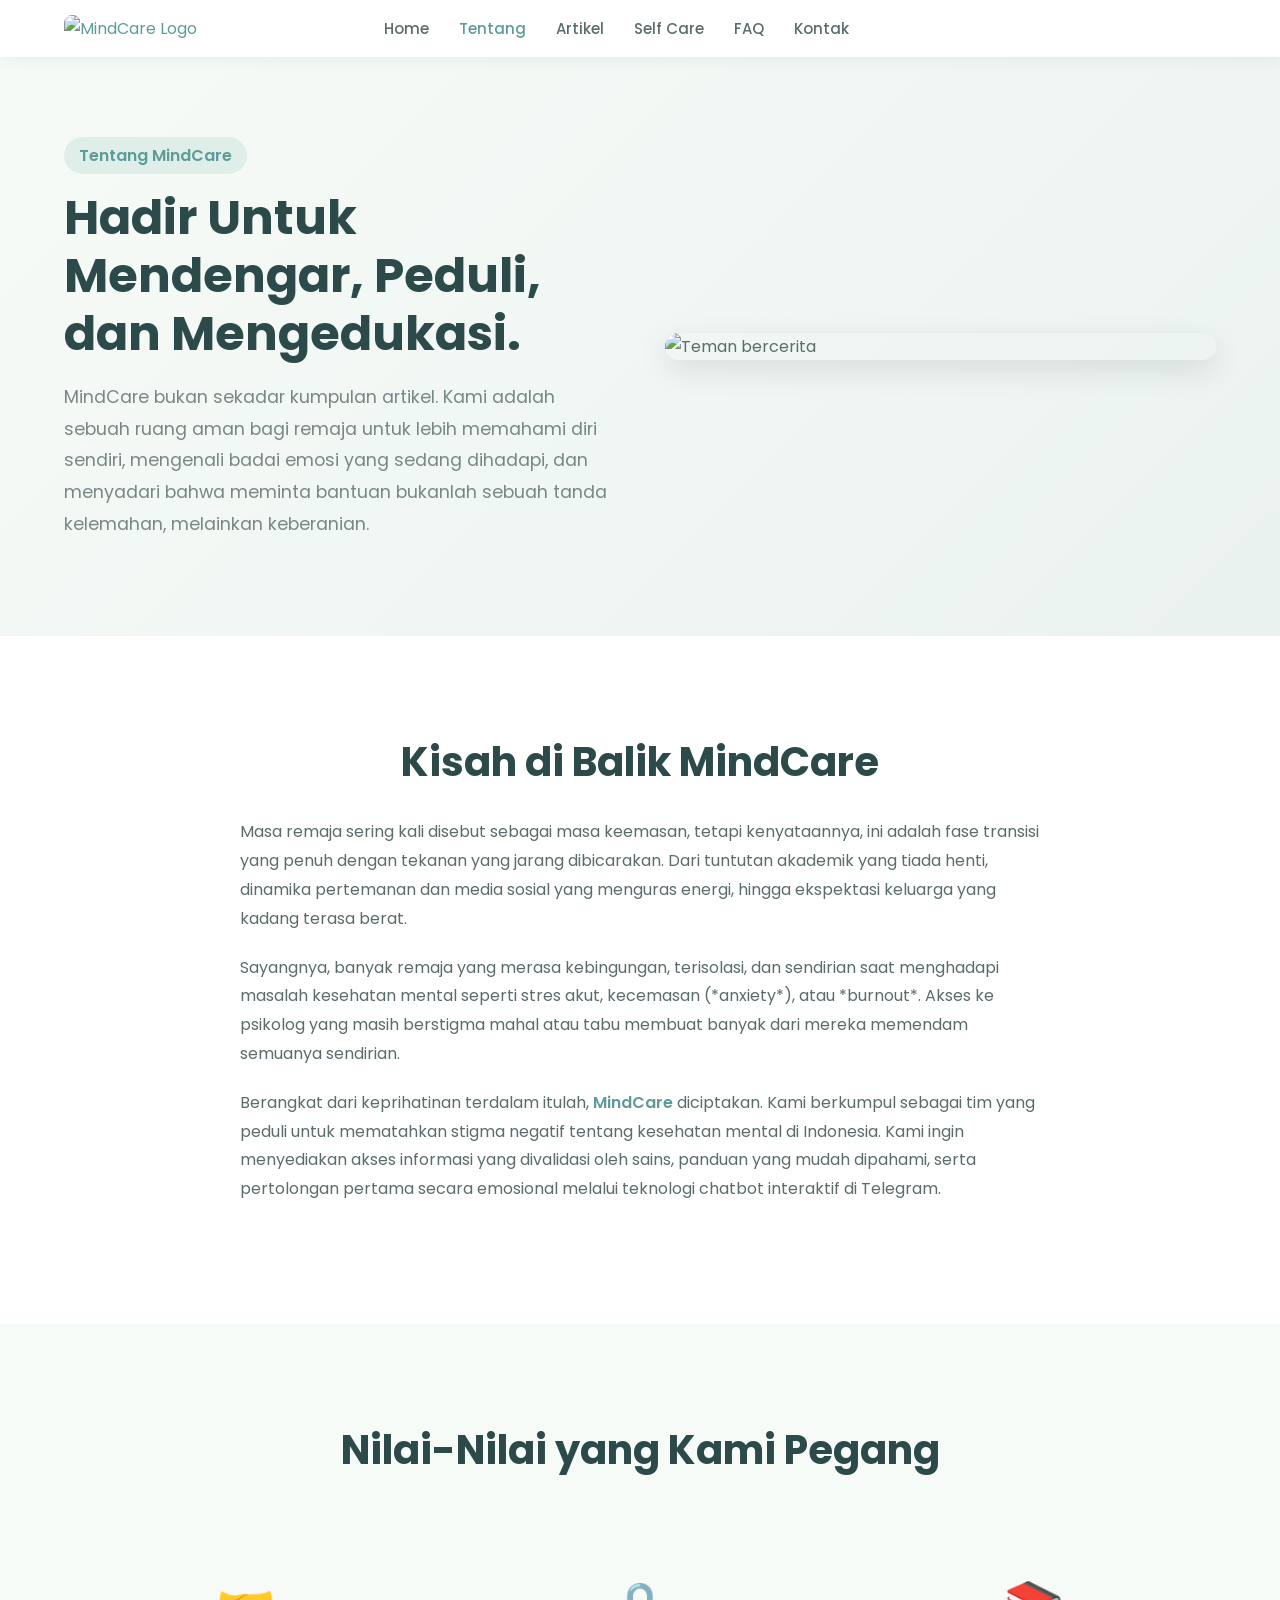
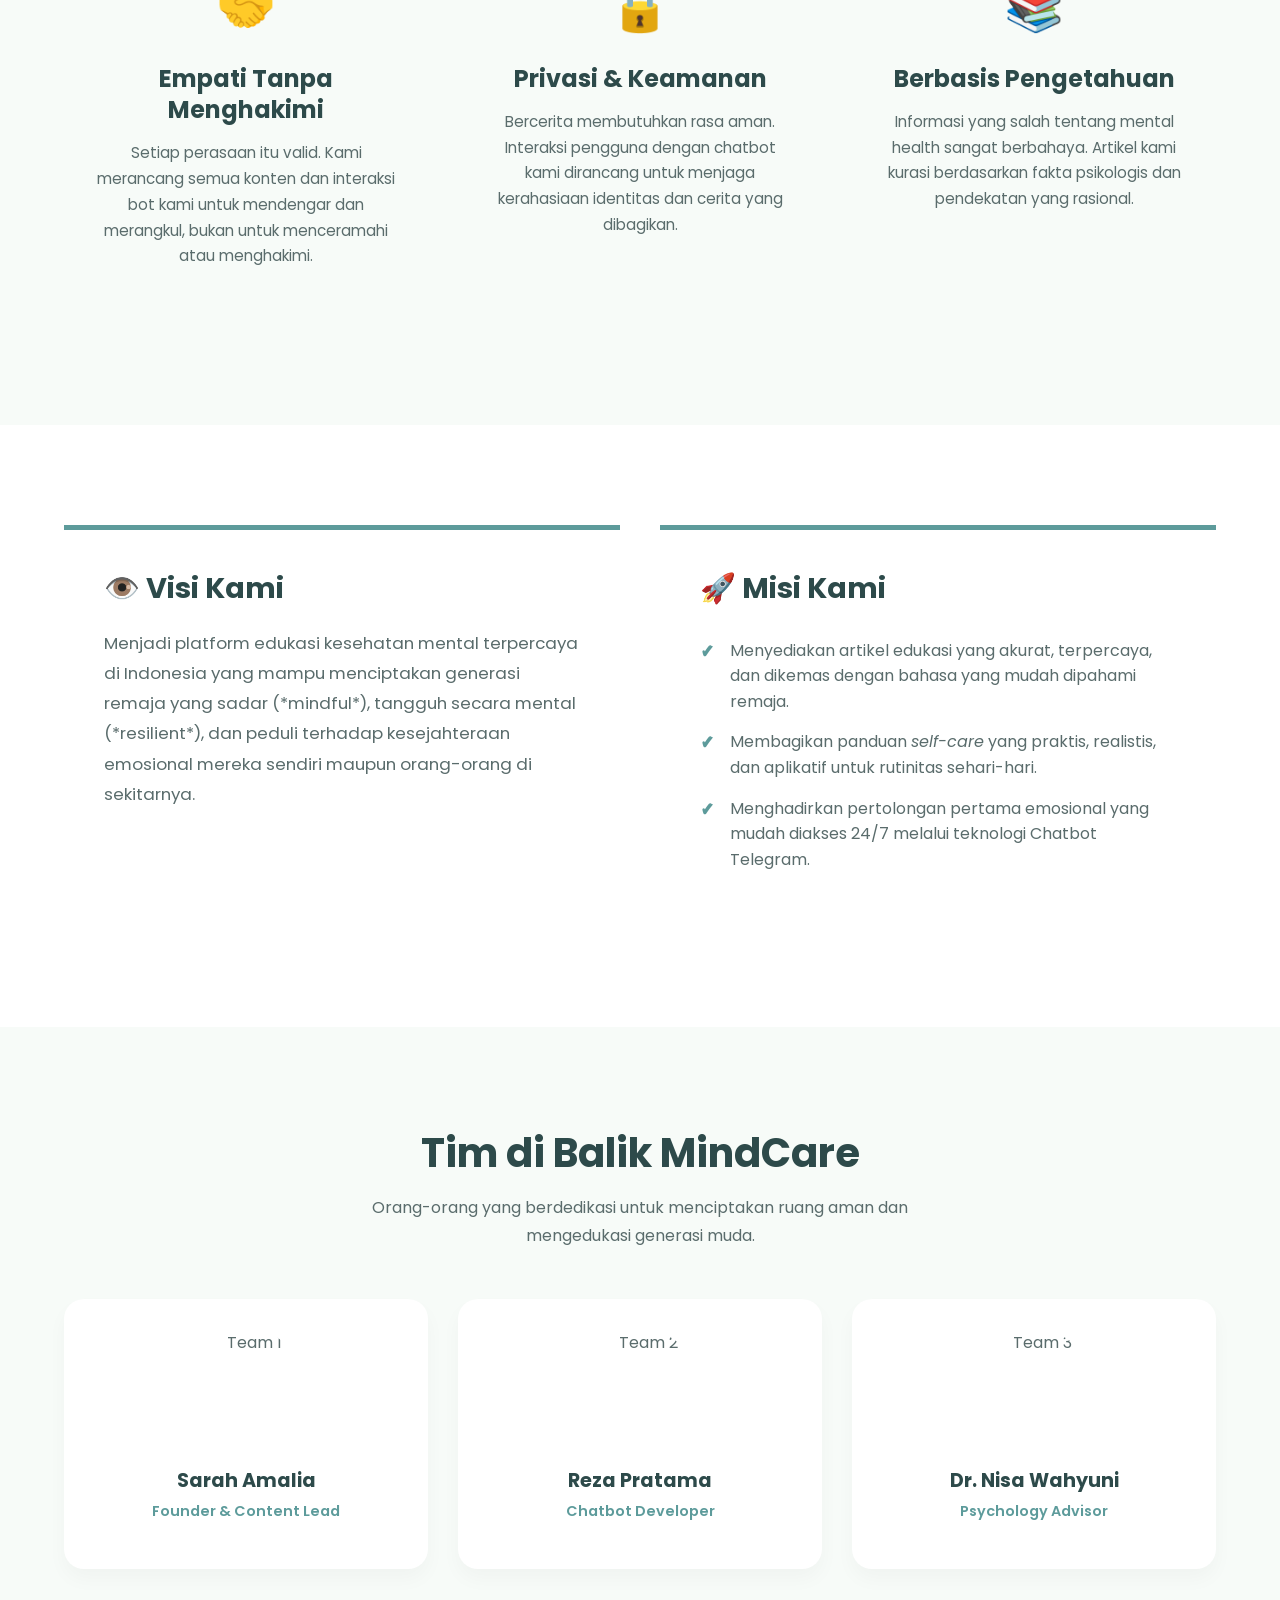
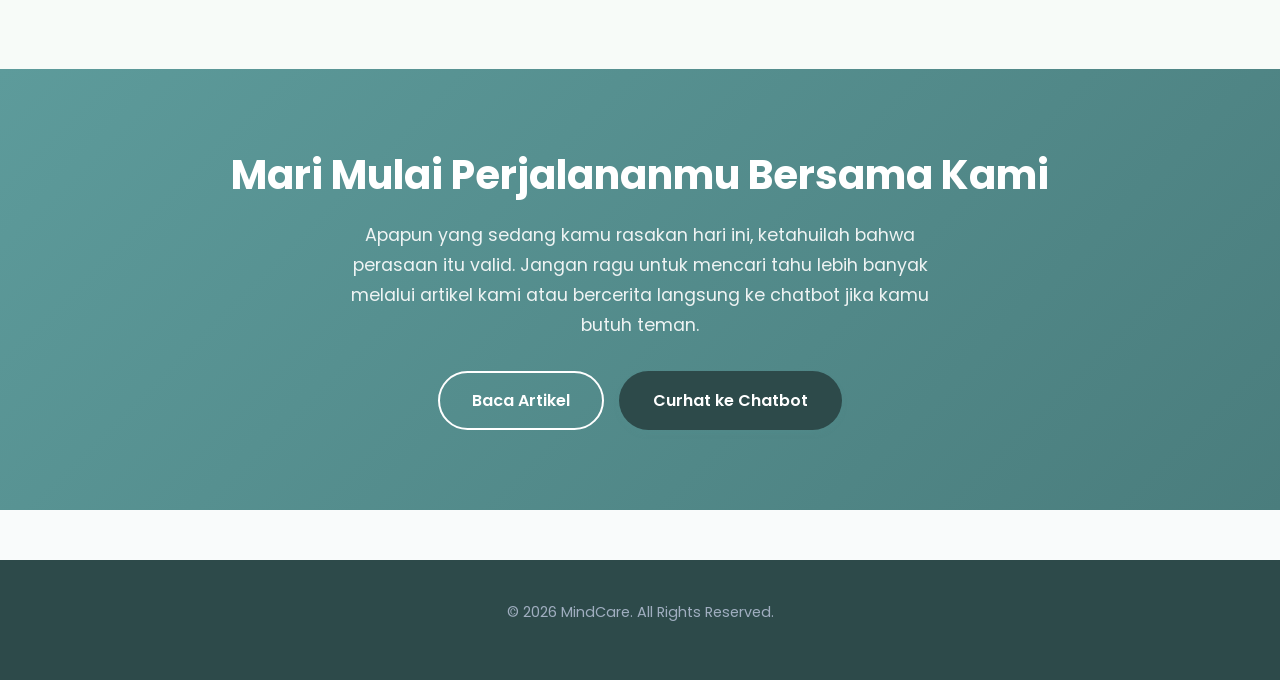
==== about.html @ 576bcd31 "Update about page" ====
<!DOCTYPE html>
<html lang="id">

<head>
    <!-- ========================================= -->
    <!-- Basic Meta -->
    <!-- ========================================= -->
    <meta charset="UTF-8">
    <meta name="viewport" content="width=device-width, initial-scale=1.0">

    <title>Tentang Kami | MindCare</title>

    <meta name="description"
        content="Pelajari lebih lanjut tentang MindCare, misi kami, nilai-nilai yang kami anut, dan mengapa kami hadir untuk mendukung kesehatan mental remaja.">

    <meta name="keywords"
        content="Tentang MindCare, Visi Misi Kesehatan Mental, Dukungan Remaja, Tim MindCare">

    <meta name="author" content="MindCare Team">

    <!-- ========================================= -->
    <!-- CSS -->
    <!-- ========================================= -->
    <link rel="stylesheet" href="css/style.css">
    <link rel="stylesheet" href="css/navbar.css">
    <link rel="stylesheet" href="css/footer.css">
    <link rel="stylesheet" href="css/about.css"> 

    <!-- ========================================= -->
    <!-- Google Fonts -->
    <!-- ========================================= -->
    <link rel="preconnect" href="https://fonts.googleapis.com">
    <link rel="preconnect" href="https://fonts.gstatic.com" crossorigin>
    <link href="https://fonts.googleapis.com/css2?family=Poppins:wght@300;400;500;600;700&display=swap"
        rel="stylesheet">
</head>

<body>

    <!-- ========================================= -->
    <!-- HEADER -->
    <!-- ========================================= -->
    <header>
        <div class="container">
            <div class="logo">
                <a href="index.html">
                    <img src="https://placehold.co/200x50/5d9b9b/white?text=MindCare&font=Montserrat" alt="MindCare Logo" style="border-radius: 8px;">
                </a>
            </div>

            <nav>
                <ul>
                    <li><a href="index.html">Home</a></li>
                    <li><a href="about.html" class="active">Tentang</a></li>
                    <li><a href="articles.html">Artikel</a></li>
                    <li><a href="selfcare.html">Self Care</a></li>
                    <li><a href="faq.html">FAQ</a></li>
                    <li><a href="contact.html">Kontak</a></li>
                </ul>
            </nav>

            <div class="telegram-button">
                <a href="https://t.me/NamaBotKamu" target="_blank">
                    Curhat Sekarang
                </a>
            </div>
        </div>
    </header>

    <!-- ========================================= -->
    <!-- ABOUT HERO SECTION -->
    <!-- ========================================= -->
    <section class="about-hero" style="background: linear-gradient(135deg, #f7fbf8, #eaf2ef); padding: 80px 0;">
        <div class="container about-hero-content" style="display: flex; align-items: center; gap: 50px;">
            <div class="about-hero-text" style="flex: 1;">
                <span class="badge" style="color: var(--primary); font-weight: 600; background: #e0eee9; padding: 5px 15px; border-radius: 20px; display: inline-block; margin-bottom: 15px;">Tentang MindCare</span>
                <h1 style="font-size: 3rem; line-height: 1.2; margin-bottom: 20px;">Hadir Untuk Mendengar, Peduli, dan Mengedukasi.</h1>
                <p style="font-size: 1.1rem; opacity: 0.8; line-height: 1.8;">
                    MindCare bukan sekadar kumpulan artikel. Kami adalah sebuah ruang aman bagi remaja 
                    untuk lebih memahami diri sendiri, mengenali badai emosi yang sedang dihadapi, dan menyadari bahwa 
                    meminta bantuan bukanlah sebuah tanda kelemahan, melainkan keberanian.
                </p>
            </div>
            <div class="about-hero-image" style="flex: 1;">
                <!-- Gambar Suasana Bersahabat -->
                <img src="https://images.unsplash.com/photo-1529333166437-7750a6dd5a70?ixlib=rb-4.0.3&auto=format&fit=crop&w=800&q=80" 
                     alt="Teman bercerita" style="border-radius: 20px; box-shadow: 0 10px 30px rgba(0,0,0,0.1); width: 100%;">
            </div>
        </div>
    </section>

    <!-- ========================================= -->
    <!-- OUR STORY SECTION -->
    <!-- ========================================= -->
    <section class="our-story" style="padding: 100px 0; background: white; text-align: center;">
        <div class="container">
            <h2 style="font-size: 2.5rem; margin-bottom: 30px;">Kisah di Balik MindCare</h2>
            <div class="story-content" style="max-width: 800px; margin: 0 auto; text-align: left; font-size: 1.1rem; line-height: 1.8; color: var(--text-light);">
                <p style="margin-bottom: 20px;">
                    Masa remaja sering kali disebut sebagai masa keemasan, tetapi kenyataannya, ini adalah fase transisi yang penuh dengan tekanan yang jarang dibicarakan. Dari tuntutan akademik yang tiada henti, dinamika pertemanan dan media sosial yang menguras energi, hingga ekspektasi keluarga yang kadang terasa berat.
                </p>
                <p style="margin-bottom: 20px;">
                    Sayangnya, banyak remaja yang merasa kebingungan, terisolasi, dan sendirian saat menghadapi masalah kesehatan mental seperti stres akut, kecemasan (*anxiety*), atau *burnout*. Akses ke psikolog yang masih berstigma mahal atau tabu membuat banyak dari mereka memendam semuanya sendirian.
                </p>
                <p style="margin-bottom: 20px;">
                    Berangkat dari keprihatinan terdalam itulah, <strong>MindCare</strong> diciptakan. Kami berkumpul sebagai tim yang peduli untuk mematahkan stigma negatif tentang kesehatan mental di Indonesia. Kami ingin menyediakan akses informasi yang divalidasi oleh sains, panduan yang mudah dipahami, serta pertolongan pertama secara emosional melalui teknologi chatbot interaktif di Telegram.
                </p>
            </div>
        </div>
    </section>

    <!-- ========================================= -->
    <!-- CORE VALUES (NEW SECTION) -->
    <!-- ========================================= -->
    <section class="core-values" style="padding: 100px 0; background-color: #f7fbf8;">
        <div class="container">
            <h2 style="text-align: center; margin-bottom: 50px;">Nilai-Nilai yang Kami Pegang</h2>
            <div class="feature-grid" style="display: grid; grid-template-columns: repeat(auto-fit, minmax(300px, 1fr)); gap: 30px;">
                
                <div class="card" style="text-align: center; padding: 40px 30px;">
                    <div style="font-size: 3rem; margin-bottom: 15px;">🤝</div>
                    <h3 style="margin-bottom: 15px;">Empati Tanpa Menghakimi</h3>
                    <p style="font-size: 0.95rem;">Setiap perasaan itu valid. Kami merancang semua konten dan interaksi bot kami untuk mendengar dan merangkul, bukan untuk menceramahi atau menghakimi.</p>
                </div>

                <div class="card" style="text-align: center; padding: 40px 30px;">
                    <div style="font-size: 3rem; margin-bottom: 15px;">🔒</div>
                    <h3 style="margin-bottom: 15px;">Privasi & Keamanan</h3>
                    <p style="font-size: 0.95rem;">Bercerita membutuhkan rasa aman. Interaksi pengguna dengan chatbot kami dirancang untuk menjaga kerahasiaan identitas dan cerita yang dibagikan.</p>
                </div>

                <div class="card" style="text-align: center; padding: 40px 30px;">
                    <div style="font-size: 3rem; margin-bottom: 15px;">📚</div>
                    <h3 style="margin-bottom: 15px;">Berbasis Pengetahuan</h3>
                    <p style="font-size: 0.95rem;">Informasi yang salah tentang mental health sangat berbahaya. Artikel kami kurasi berdasarkan fakta psikologis dan pendekatan yang rasional.</p>
                </div>

            </div>
        </div>
    </section>

    <!-- ========================================= -->
    <!-- VISION & MISSION -->
    <!-- ========================================= -->
    <section class="vision-mission" style="padding: 100px 0; background: white;">
        <div class="container">
            <div class="vm-grid" style="display: grid; grid-template-columns: repeat(auto-fit, minmax(350px, 1fr)); gap: 40px;">
                <div class="card vm-card" style="border-top: 5px solid var(--primary); padding: 40px;">
                    <h3 style="font-size: 1.8rem; margin-bottom: 20px; display: flex; align-items: center; gap: 10px;">👁️ Visi Kami</h3>
                    <p style="line-height: 1.8; font-size: 1.05rem;">
                        Menjadi platform edukasi kesehatan mental terpercaya di Indonesia yang mampu menciptakan 
                        generasi remaja yang sadar (*mindful*), tangguh secara mental (*resilient*), dan peduli terhadap kesejahteraan 
                        emosional mereka sendiri maupun orang-orang di sekitarnya.
                    </p>
                </div>
                <div class="card vm-card" style="border-top: 5px solid var(--primary); padding: 40px;">
                    <h3 style="font-size: 1.8rem; margin-bottom: 20px; display: flex; align-items: center; gap: 10px;">🚀 Misi Kami</h3>
                    <ul style="list-style: none; padding-left: 0;">
                        <li style="position: relative; padding-left: 30px; margin-bottom: 15px; line-height: 1.6;">
                            <span style="position: absolute; left: 0; top: 0; color: var(--primary); font-weight: bold;">✓</span>
                            Menyediakan artikel edukasi yang akurat, terpercaya, dan dikemas dengan bahasa yang mudah dipahami remaja.
                        </li>
                        <li style="position: relative; padding-left: 30px; margin-bottom: 15px; line-height: 1.6;">
                            <span style="position: absolute; left: 0; top: 0; color: var(--primary); font-weight: bold;">✓</span>
                            Membagikan panduan <em>self-care</em> yang praktis, realistis, dan aplikatif untuk rutinitas sehari-hari.
                        </li>
                        <li style="position: relative; padding-left: 30px; margin-bottom: 15px; line-height: 1.6;">
                            <span style="position: absolute; left: 0; top: 0; color: var(--primary); font-weight: bold;">✓</span>
                            Menghadirkan pertolongan pertama emosional yang mudah diakses 24/7 melalui teknologi Chatbot Telegram.
                        </li>
                    </ul>
                </div>
            </div>
        </div>
    </section>

    <!-- ========================================= -->
    <!-- THE TEAM (NEW SECTION) -->
    <!-- ========================================= -->
    <section class="our-team" style="padding: 100px 0; background-color: #f7fbf8; text-align: center;">
        <div class="container">
            <h2 style="margin-bottom: 15px;">Tim di Balik MindCare</h2>
            <p style="max-width: 600px; margin: 0 auto 50px; color: var(--text-light);">Orang-orang yang berdedikasi untuk menciptakan ruang aman dan mengedukasi generasi muda.</p>
            
            <div class="feature-grid" style="display: grid; grid-template-columns: repeat(auto-fit, minmax(200px, 1fr)); gap: 30px;">
                <!-- Anggota Tim 1 -->
                <div style="background: white; padding: 30px; border-radius: 20px; box-shadow: 0 10px 20px rgba(0,0,0,0.03);">
                    <img src="https://images.unsplash.com/photo-1438761681033-6461ffad8d80?ixlib=rb-4.0.3&auto=format&fit=crop&w=200&q=80" alt="Team 1" style="width: 120px; height: 120px; border-radius: 50%; object-fit: cover; margin: 0 auto 20px;">
                    <h3 style="font-size: 1.2rem; margin-bottom: 5px;">Sarah Amalia</h3>
                    <p style="font-size: 0.9rem; color: var(--primary); font-weight: 600;">Founder & Content Lead</p>
                </div>
                <!-- Anggota Tim 2 -->
                <div style="background: white; padding: 30px; border-radius: 20px; box-shadow: 0 10px 20px rgba(0,0,0,0.03);">
                    <img src="https://images.unsplash.com/photo-1500648767791-00dcc994a43e?ixlib=rb-4.0.3&auto=format&fit=crop&w=200&q=80" alt="Team 2" style="width: 120px; height: 120px; border-radius: 50%; object-fit: cover; margin: 0 auto 20px;">
                    <h3 style="font-size: 1.2rem; margin-bottom: 5px;">Reza Pratama</h3>
                    <p style="font-size: 0.9rem; color: var(--primary); font-weight: 600;">Chatbot Developer</p>
                </div>
                <!-- Anggota Tim 3 -->
                <div style="background: white; padding: 30px; border-radius: 20px; box-shadow: 0 10px 20px rgba(0,0,0,0.03);">
                    <img src="https://images.unsplash.com/photo-1573497019940-1c28c88b4f3e?ixlib=rb-4.0.3&auto=format&fit=crop&w=200&q=80" alt="Team 3" style="width: 120px; height: 120px; border-radius: 50%; object-fit: cover; margin: 0 auto 20px;">
                    <h3 style="font-size: 1.2rem; margin-bottom: 5px;">Dr. Nisa Wahyuni</h3>
                    <p style="font-size: 0.9rem; color: var(--primary); font-weight: 600;">Psychology Advisor</p>
                </div>
            </div>
        </div>
    </section>

    <!-- ========================================= -->
    <!-- CALL TO ACTION -->
    <!-- ========================================= -->
    <section class="cta" style="background: linear-gradient(135deg, var(--primary), #4a7d7d); padding: 80px 0; text-align: center; color: white;">
        <div class="container">
            <h2 style="color: white; margin-bottom: 20px;">Mari Mulai Perjalananmu Bersama Kami</h2>
            <p style="max-width: 600px; margin: 0 auto 30px; opacity: 0.9; font-size: 1.1rem;">
                Apapun yang sedang kamu rasakan hari ini, ketahuilah bahwa perasaan itu valid. Jangan ragu untuk mencari 
                tahu lebih banyak melalui artikel kami atau bercerita langsung ke chatbot jika kamu butuh teman.
            </p>
            <div class="cta-buttons" style="display: flex; justify-content: center; gap: 15px; flex-wrap: wrap;">
                <a href="articles.html" class="btn-secondary" style="border-color: white; color: white;">Baca Artikel</a>
                <a href="https://t.me/NamaBotKamu" target="_blank" class="btn-primary" style="background-color: var(--text-dark); color: white;">Curhat ke Chatbot</a>
            </div>
        </div>
    </section>

    <!-- ========================================= -->
    <!-- FOOTER -->
    <!-- ========================================= -->
    <footer style="background-color: var(--text-dark); color: #a0aec0; text-align: center; padding: 40px 0;">
        <div class="container">
            <p>© 2026 MindCare. All Rights Reserved.</p>
        </div>
    </footer>

    <!-- ========================================= -->
    <!-- JAVASCRIPT -->
    <!-- ========================================= -->
    <script src="js/main.js"></script>
    <script src="js/navbar.js"></script>
    <script src="js/telegram.js"></script>

</body>

</html>
---- css/style.css ----
/* ========================================= */
/* 1. VARIABLES & THEME (Palet Warna Keren)  */
/* ========================================= */
:root {
    --primary: #5d9b9b;           /* Teal Lembut (Warna Utama) */
    --primary-hover: #4a7d7d;     /* Teal Gelap (Untuk Hover) */
    --secondary: #eef5f5;         /* Latar belakang aksen */
    --text-dark: #2d4a4a;         /* Hijau Hutan Gelap (Untuk Heading) */
    --text-light: #5a6c6c;        /* Abu-abu Kehijauan (Untuk Paragraf) */
    --bg-main: #f9fbfb;           /* Warna Latar Sangat Lembut */
    --white: #ffffff;
    
    --shadow-sm: 0 4px 6px rgba(93, 155, 155, 0.08);
    --shadow-md: 0 10px 20px rgba(93, 155, 155, 0.15);
    --transition: all 0.3s cubic-bezier(0.25, 0.8, 0.25, 1);
}

/* ========================================= */
/* 2. BASE STYLES & RESET                    */
/* ========================================= */
html {
    scroll-behavior: smooth; /* Bikin scroll antar section jadi mulus */
}

* {
    margin: 0;
    padding: 0;
    box-sizing: border-box;
}

body {
    font-family: 'Poppins', sans-serif;
    line-height: 1.7;
    color: var(--text-light);
    background-color: var(--bg-main);
    overflow-x: hidden; /* Mencegah horizontal scroll yang bocor */
}

a {
    text-decoration: none;
    color: var(--primary);
    transition: var(--transition);
}

ul {
    list-style: none;
}

.container {
    width: 100%;
    max-width: 1200px;
    margin: 0 auto;
    padding: 0 24px;
}

/* ========================================= */
/* 3. TYPOGRAPHY (Fluid & Terbaca)           */
/* ========================================= */
h1, h2, h3, h4, h5, h6 {
    color: var(--text-dark);
    font-weight: 700;
    margin-bottom: 1rem;
    line-height: 1.3;
}

/* Menggunakan 'clamp' agar ukuran font responsif otomatis dari HP ke Desktop */
h1 { font-size: clamp(2.5rem, 5vw, 4rem); }
h2 { font-size: clamp(2rem, 4vw, 2.5rem); text-align: center; }
h3 { font-size: clamp(1.25rem, 2.5vw, 1.5rem); }

p {
    margin-bottom: 1rem;
    font-size: 1rem;
}

/* ========================================= */
/* 4. BUTTONS (Modern Pill-Shape)            */
/* ========================================= */
.btn-primary, .btn-secondary {
    display: inline-flex;
    align-items: center;
    justify-content: center;
    padding: 14px 32px;
    border-radius: 50px; /* Bentuk oval/pill lebih modern dari kotak */
    font-weight: 600;
    font-size: 1rem;
    cursor: pointer;
    transition: var(--transition);
    text-align: center;
    border: 2px solid transparent;
}

.btn-primary {
    background-color: var(--primary);
    color: var(--white);
    box-shadow: var(--shadow-sm);
}

.btn-primary:hover {
    background-color: var(--primary-hover);
    box-shadow: var(--shadow-md);
    transform: translateY(-3px); /* Efek tombol melayang saat di-hover */
}

.btn-secondary {
    background-color: transparent;
    border-color: var(--primary);
    color: var(--primary);
}

.btn-secondary:hover {
    background-color: var(--primary);
    color: var(--white);
    box-shadow: var(--shadow-md);
    transform: translateY(-3px);
}

/* ========================================= */
/* 5. SECTIONS & MEDIA                       */
/* ========================================= */
section {
    padding: 100px 0; /* Padding lebih besar agar desain bisa 'bernapas' */
}

img {
    max-width: 100%;
    height: auto;
    display: block; /* Menghilangkan gap di bawah gambar */
    border-radius: 12px; /* Membuat sudut gambar sedikit melengkung */
}

/* ========================================= */
/* 6. UTILITIES (Animasi Tambahan)           */
/* ========================================= */
.fade-in {
    animation: fadeIn 0.8s cubic-bezier(0.25, 0.8, 0.25, 1) forwards;
}

@keyframes fadeIn {
    from {
        opacity: 0;
        transform: translateY(30px);
    }
    to {
        opacity: 1;
        transform: translateY(0);
    }
}
---- css/navbar.css ----
header {
    background: var(--white);
    padding: 15px 0;
    position: sticky;
    top: 0;
    z-index: 1000;
    box-shadow: 0 4px 15px rgba(0,0,0,0.05);
}

header .container { 
    display: flex; 
    justify-content: space-between; 
    align-items: center; 
}

header nav ul { 
    display: flex; 
    gap: 30px; 
}

header nav ul li a { 
    color: var(--text-main); 
    font-weight: 500; 
    font-size: 15px; 
}

header nav ul li a.active, 
header nav ul li a:hover { 
    color: var(--primary); 
}

.telegram-button a {
    background-color: var(--text-main);
    color: var(--white);
    padding: 10px 20px;
    border-radius: 50px;
    font-weight: 600;
    transition: 0.3s;
}

.telegram-button a:hover { 
    background-color: var(--primary); 
}
---- css/footer.css ----
footer {
    background: #2d4a4a;
    color: #a0aec0;
    text-align: center;
    padding: 40px 0;
    margin-top: 50px;
}

footer p { font-size: 0.9rem; }
---- css/about.css ----
/* ========================================= */
/* ABOUT HERO SECTION                        */
/* ========================================= */

.about-hero {
    background: linear-gradient(135deg, var(--bg-main), #ffffff);
    padding: 100px 0;
    overflow: hidden;
}

.about-hero-content {
    display: flex;
    align-items: center;
    justify-content: space-between;
    gap: 60px;
}

.about-hero-text {
    flex: 1.2;
    animation: fadeIn 0.8s ease forwards;
}

.about-hero-text h1 {
    font-size: clamp(2.5rem, 4vw, 3.5rem);
    margin-bottom: 20px;
    color: var(--text-dark);
}

.about-hero-text p {
    font-size: 1.1rem;
    color: var(--text-light);
    line-height: 1.8;
}

.about-hero-image {
    flex: 1;
    position: relative;
    animation: fadeIn 1s ease forwards;
}

/* ========================================= */
/* OUR STORY SECTION                         */
/* ========================================= */

.our-story {
    background-color: var(--white);
    padding: 100px 0;
    text-align: center;
}

.our-story h2 {
    margin-bottom: 30px;
}

.story-content {
    max-width: 800px; /* Membatasi lebar teks agar nyaman dibaca (optimal reading width) */
    margin: 0 auto;
    text-align: left; /* Teks paragraf tetap rata kiri agar mudah dibaca */
    font-size: 1.1rem;
    color: var(--text-light);
    line-height: 1.8;
}

.story-content p {
    margin-bottom: 20px;
}

.story-content strong {
    color: var(--primary);
    font-weight: 600;
}

/* ========================================= */
/* VISION & MISSION SECTION                  */
/* ========================================= */

.vision-mission {
    padding: 100px 0;
    background-color: var(--bg-main);
}

.vm-grid {
    display: grid;
    grid-template-columns: repeat(auto-fit, minmax(320px, 1fr));
    gap: 40px;
}

/* Kustomisasi tambahan untuk Card di halaman About */
.vm-card {
    border-top: 5px solid var(--primary); /* Aksen garis di atas card */
    padding: 40px;
    display: flex;
    flex-direction: column;
}

.vm-card h3 {
    font-size: 1.5rem;
    margin-bottom: 20px;
    display: flex;
    align-items: center;
    gap: 10px;
}

.vm-card p {
    color: var(--text-light);
    line-height: 1.7;
}

/* Kustomisasi List (Bullet Points) pada Misi */
.vm-card ul {
    list-style: none;
    margin-top: 10px;
}

.vm-card ul li {
    position: relative;
    padding-left: 30px;
    margin-bottom: 15px;
    color: var(--text-light);
    line-height: 1.6;
}

/* Membuat custom bullet menggunakan pseudo-element */
.vm-card ul li::before {
    content: '✓';
    position: absolute;
    left: 0;
    top: 0;
    color: var(--primary);
    font-weight: 800;
    font-size: 1.1rem;
}

/* ========================================= */
/* CTA SECTION (Khusus About)                */
/* ========================================= */

.cta {
    background: linear-gradient(135deg, var(--primary), var(--primary-hover));
    padding: 80px 0;
    text-align: center;
    color: var(--white);
}

.cta h2 {
    color: var(--white);
    margin-bottom: 20px;
}

.cta p {
    color: var(--white);
    max-width: 600px;
    margin: 0 auto 30px;
    opacity: 0.9;
}

.cta-buttons {
    display: flex;
    justify-content: center;
    gap: 15px;
    flex-wrap: wrap; /* Agar tombol turun ke bawah jika layar HP kecil */
}

/* Penyesuaian tombol di atas background gelap */
.cta .btn-secondary {
    border-color: var(--white);
    color: var(--white);
}

.cta .btn-secondary:hover {
    background-color: var(--white);
    color: var(--primary);
}

.cta .btn-primary {
    background-color: var(--text-dark);
    color: var(--white);
}

.cta .btn-primary:hover {
    background-color: var(--white);
    color: var(--text-dark);
}

/* ========================================= */
/* RESPONSIVE DESIGN                         */
/* ========================================= */

@media (max-width: 768px) {
    .about-hero-content {
        flex-direction: column;
        text-align: center;
        gap: 40px;
    }

    .story-content {
        text-align: center;
        padding: 0 15px;
    }
}
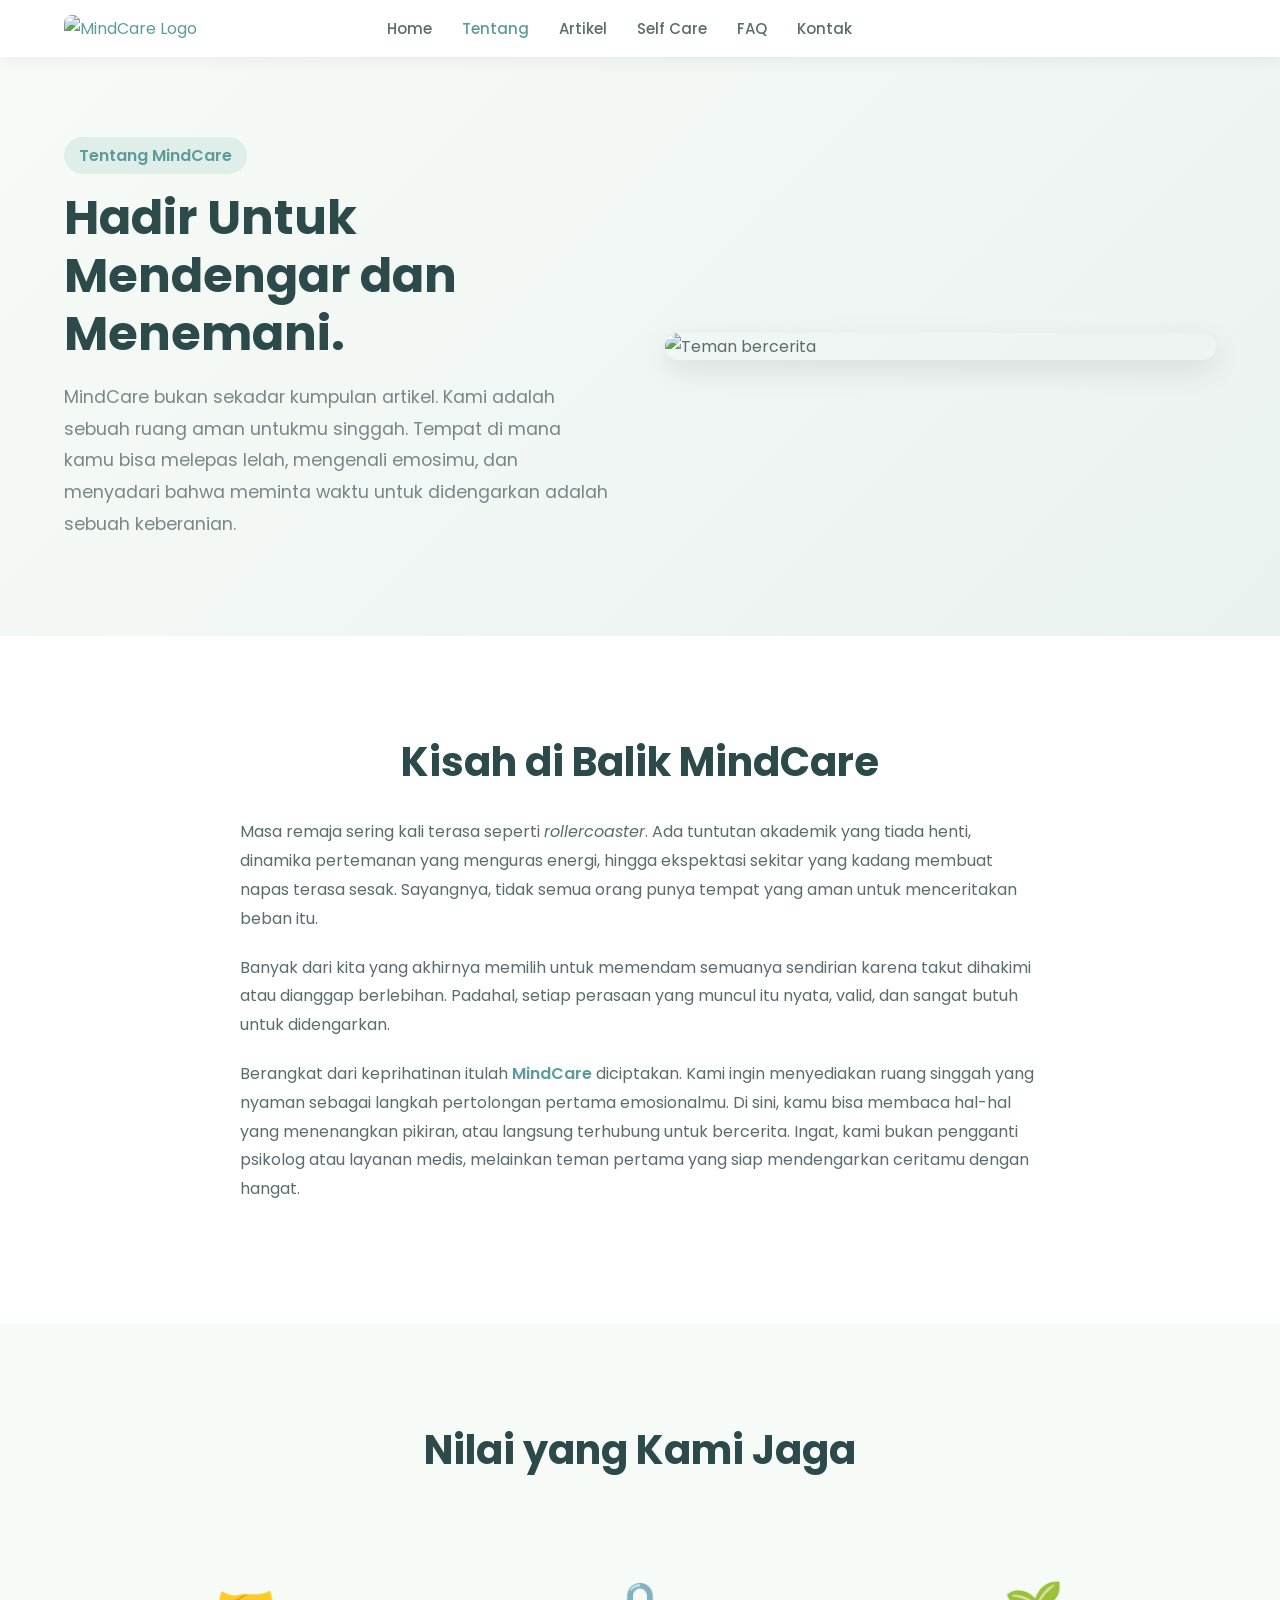
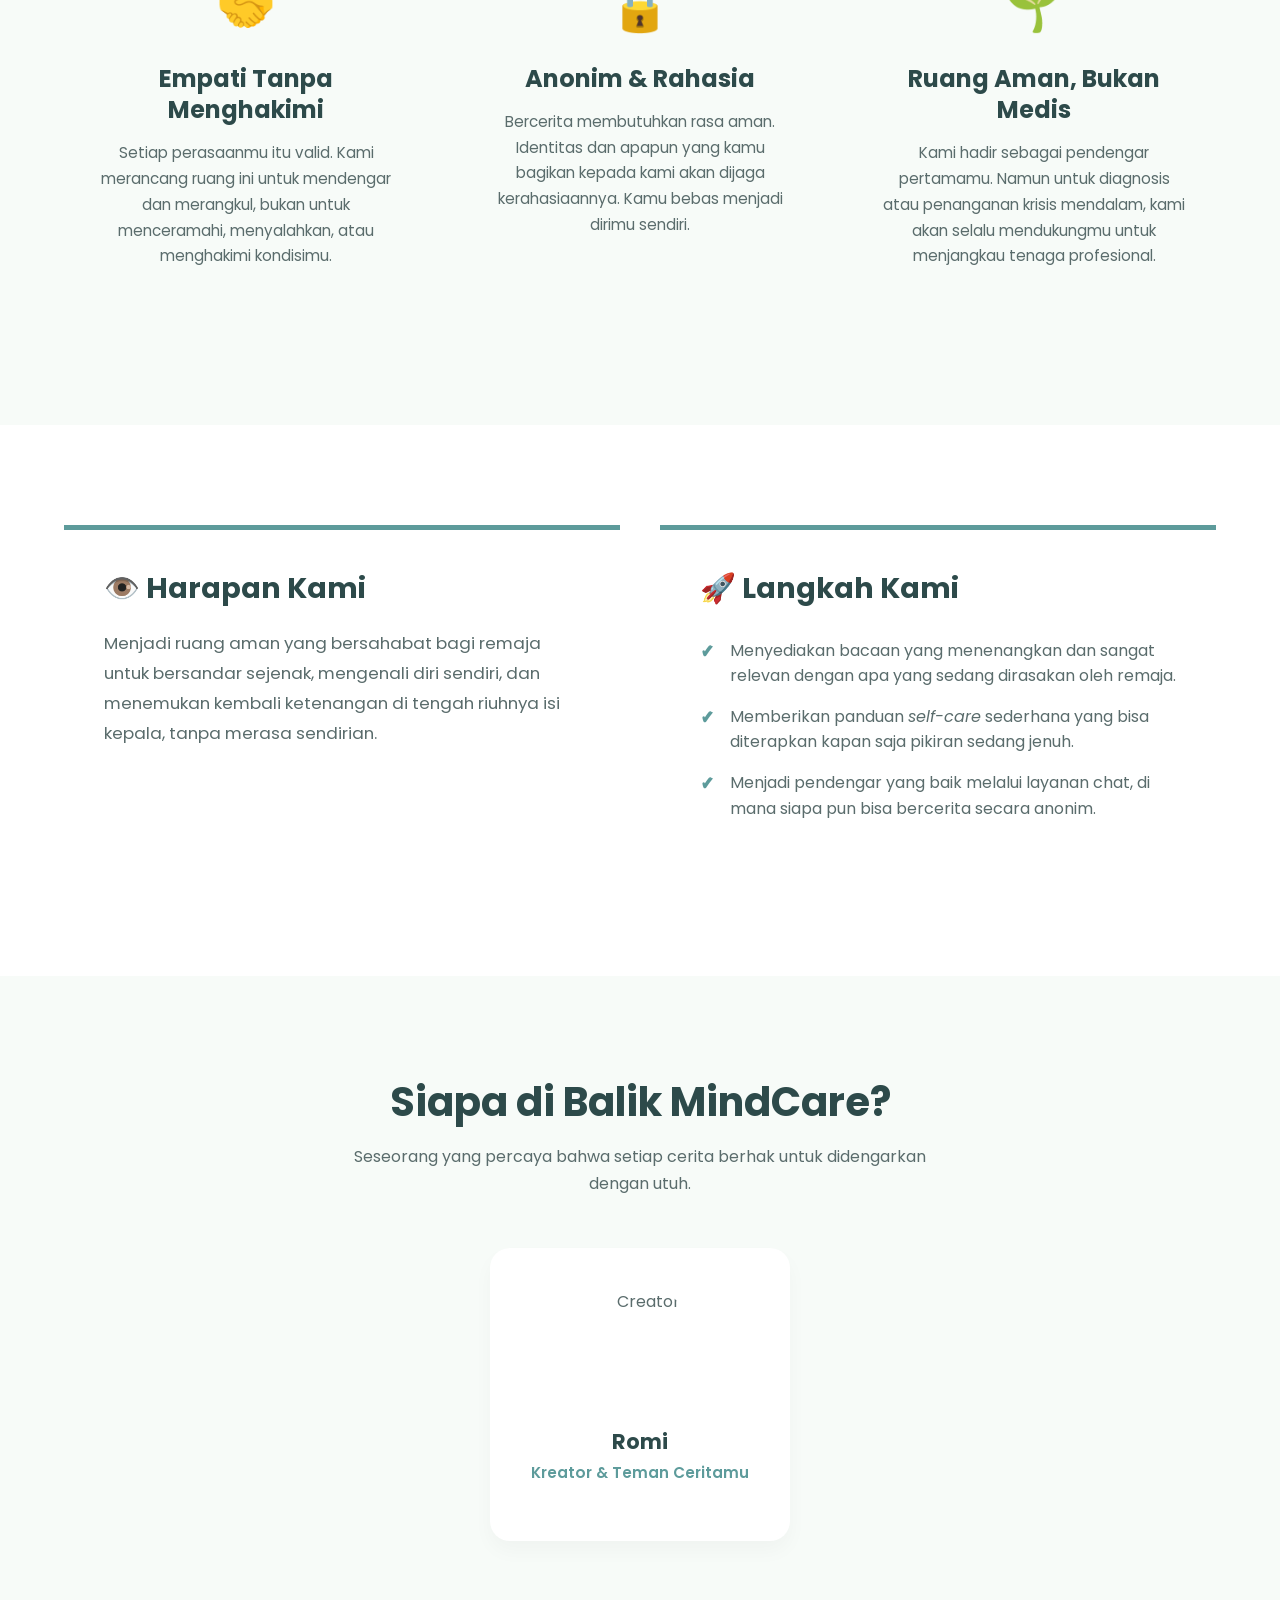
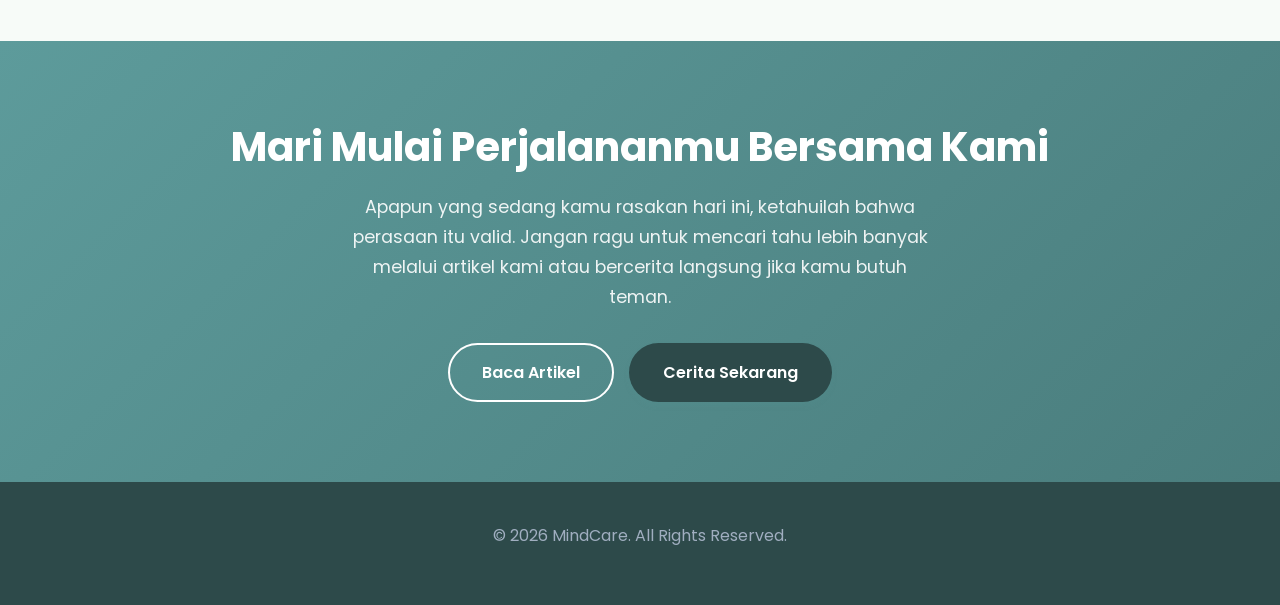
==== commit e0b30917: "Update website mental health" ====
--- a/about.html
+++ b/about.html
@@ -11,12 +11,12 @@
     <title>Tentang Kami | MindCare</title>
 
     <meta name="description"
-        content="Pelajari lebih lanjut tentang MindCare, misi kami, nilai-nilai yang kami anut, dan mengapa kami hadir untuk mendukung kesehatan mental remaja.">
+        content="Pelajari lebih lanjut tentang MindCare, ruang aman bagi remaja untuk bercerita, mengenali emosi, dan mencari ketenangan.">
 
     <meta name="keywords"
-        content="Tentang MindCare, Visi Misi Kesehatan Mental, Dukungan Remaja, Tim MindCare">
-
-    <meta name="author" content="MindCare Team">
+        content="Tentang MindCare, Ruang Aman Remaja, Dukungan Mental, Teman Cerita">
+
+    <meta name="author" content="MindCare">
 
     <!-- ========================================= -->
     <!-- CSS -->
@@ -60,8 +60,9 @@
             </nav>
 
             <div class="telegram-button">
-                <a href="https://t.me/NamaBotKamu" target="_blank">
-                    Curhat Sekarang
+                <!-- Ganti 628XXXXXXXXXX dengan nomor WhatsApp tujuan -->
+                <a href="https://wa.me/628XXXXXXXXXX?text=Halo,%20saya%20ingin%20bercerita%20mengenai%20apa%20yang%20sedang%20saya%20rasakan." target="_blank">
+                    Cerita Sekarang
                 </a>
             </div>
         </div>
@@ -74,11 +75,9 @@
         <div class="container about-hero-content" style="display: flex; align-items: center; gap: 50px;">
             <div class="about-hero-text" style="flex: 1;">
                 <span class="badge" style="color: var(--primary); font-weight: 600; background: #e0eee9; padding: 5px 15px; border-radius: 20px; display: inline-block; margin-bottom: 15px;">Tentang MindCare</span>
-                <h1 style="font-size: 3rem; line-height: 1.2; margin-bottom: 20px;">Hadir Untuk Mendengar, Peduli, dan Mengedukasi.</h1>
+                <h1 style="font-size: 3rem; line-height: 1.2; margin-bottom: 20px;">Hadir Untuk Mendengar dan Menemani.</h1>
                 <p style="font-size: 1.1rem; opacity: 0.8; line-height: 1.8;">
-                    MindCare bukan sekadar kumpulan artikel. Kami adalah sebuah ruang aman bagi remaja 
-                    untuk lebih memahami diri sendiri, mengenali badai emosi yang sedang dihadapi, dan menyadari bahwa 
-                    meminta bantuan bukanlah sebuah tanda kelemahan, melainkan keberanian.
+                    MindCare bukan sekadar kumpulan artikel. Kami adalah sebuah ruang aman untukmu singgah. Tempat di mana kamu bisa melepas lelah, mengenali emosimu, dan menyadari bahwa meminta waktu untuk didengarkan adalah sebuah keberanian.
                 </p>
             </div>
             <div class="about-hero-image" style="flex: 1;">
@@ -97,13 +96,13 @@
             <h2 style="font-size: 2.5rem; margin-bottom: 30px;">Kisah di Balik MindCare</h2>
             <div class="story-content" style="max-width: 800px; margin: 0 auto; text-align: left; font-size: 1.1rem; line-height: 1.8; color: var(--text-light);">
                 <p style="margin-bottom: 20px;">
-                    Masa remaja sering kali disebut sebagai masa keemasan, tetapi kenyataannya, ini adalah fase transisi yang penuh dengan tekanan yang jarang dibicarakan. Dari tuntutan akademik yang tiada henti, dinamika pertemanan dan media sosial yang menguras energi, hingga ekspektasi keluarga yang kadang terasa berat.
+                    Masa remaja sering kali terasa seperti <i>rollercoaster</i>. Ada tuntutan akademik yang tiada henti, dinamika pertemanan yang menguras energi, hingga ekspektasi sekitar yang kadang membuat napas terasa sesak. Sayangnya, tidak semua orang punya tempat yang aman untuk menceritakan beban itu.
                 </p>
                 <p style="margin-bottom: 20px;">
-                    Sayangnya, banyak remaja yang merasa kebingungan, terisolasi, dan sendirian saat menghadapi masalah kesehatan mental seperti stres akut, kecemasan (*anxiety*), atau *burnout*. Akses ke psikolog yang masih berstigma mahal atau tabu membuat banyak dari mereka memendam semuanya sendirian.
+                    Banyak dari kita yang akhirnya memilih untuk memendam semuanya sendirian karena takut dihakimi atau dianggap berlebihan. Padahal, setiap perasaan yang muncul itu nyata, valid, dan sangat butuh untuk didengarkan.
                 </p>
                 <p style="margin-bottom: 20px;">
-                    Berangkat dari keprihatinan terdalam itulah, <strong>MindCare</strong> diciptakan. Kami berkumpul sebagai tim yang peduli untuk mematahkan stigma negatif tentang kesehatan mental di Indonesia. Kami ingin menyediakan akses informasi yang divalidasi oleh sains, panduan yang mudah dipahami, serta pertolongan pertama secara emosional melalui teknologi chatbot interaktif di Telegram.
+                    Berangkat dari keprihatinan itulah <strong>MindCare</strong> diciptakan. Kami ingin menyediakan ruang singgah yang nyaman sebagai langkah pertolongan pertama emosionalmu. Di sini, kamu bisa membaca hal-hal yang menenangkan pikiran, atau langsung terhubung untuk bercerita. Ingat, kami bukan pengganti psikolog atau layanan medis, melainkan teman pertama yang siap mendengarkan ceritamu dengan hangat.
                 </p>
             </div>
         </div>
@@ -114,25 +113,25 @@
     <!-- ========================================= -->
     <section class="core-values" style="padding: 100px 0; background-color: #f7fbf8;">
         <div class="container">
-            <h2 style="text-align: center; margin-bottom: 50px;">Nilai-Nilai yang Kami Pegang</h2>
+            <h2 style="text-align: center; margin-bottom: 50px;">Nilai yang Kami Jaga</h2>
             <div class="feature-grid" style="display: grid; grid-template-columns: repeat(auto-fit, minmax(300px, 1fr)); gap: 30px;">
                 
                 <div class="card" style="text-align: center; padding: 40px 30px;">
                     <div style="font-size: 3rem; margin-bottom: 15px;">🤝</div>
                     <h3 style="margin-bottom: 15px;">Empati Tanpa Menghakimi</h3>
-                    <p style="font-size: 0.95rem;">Setiap perasaan itu valid. Kami merancang semua konten dan interaksi bot kami untuk mendengar dan merangkul, bukan untuk menceramahi atau menghakimi.</p>
+                    <p style="font-size: 0.95rem;">Setiap perasaanmu itu valid. Kami merancang ruang ini untuk mendengar dan merangkul, bukan untuk menceramahi, menyalahkan, atau menghakimi kondisimu.</p>
                 </div>
 
                 <div class="card" style="text-align: center; padding: 40px 30px;">
                     <div style="font-size: 3rem; margin-bottom: 15px;">🔒</div>
-                    <h3 style="margin-bottom: 15px;">Privasi & Keamanan</h3>
-                    <p style="font-size: 0.95rem;">Bercerita membutuhkan rasa aman. Interaksi pengguna dengan chatbot kami dirancang untuk menjaga kerahasiaan identitas dan cerita yang dibagikan.</p>
+                    <h3 style="margin-bottom: 15px;">Anonim & Rahasia</h3>
+                    <p style="font-size: 0.95rem;">Bercerita membutuhkan rasa aman. Identitas dan apapun yang kamu bagikan kepada kami akan dijaga kerahasiaannya. Kamu bebas menjadi dirimu sendiri.</p>
                 </div>
 
                 <div class="card" style="text-align: center; padding: 40px 30px;">
-                    <div style="font-size: 3rem; margin-bottom: 15px;">📚</div>
-                    <h3 style="margin-bottom: 15px;">Berbasis Pengetahuan</h3>
-                    <p style="font-size: 0.95rem;">Informasi yang salah tentang mental health sangat berbahaya. Artikel kami kurasi berdasarkan fakta psikologis dan pendekatan yang rasional.</p>
+                    <div style="font-size: 3rem; margin-bottom: 15px;">🌱</div>
+                    <h3 style="margin-bottom: 15px;">Ruang Aman, Bukan Medis</h3>
+                    <p style="font-size: 0.95rem;">Kami hadir sebagai pendengar pertamamu. Namun untuk diagnosis atau penanganan krisis mendalam, kami akan selalu mendukungmu untuk menjangkau tenaga profesional.</p>
                 </div>
 
             </div>
@@ -146,27 +145,25 @@
         <div class="container">
             <div class="vm-grid" style="display: grid; grid-template-columns: repeat(auto-fit, minmax(350px, 1fr)); gap: 40px;">
                 <div class="card vm-card" style="border-top: 5px solid var(--primary); padding: 40px;">
-                    <h3 style="font-size: 1.8rem; margin-bottom: 20px; display: flex; align-items: center; gap: 10px;">👁️ Visi Kami</h3>
+                    <h3 style="font-size: 1.8rem; margin-bottom: 20px; display: flex; align-items: center; gap: 10px;">👁️ Harapan Kami</h3>
                     <p style="line-height: 1.8; font-size: 1.05rem;">
-                        Menjadi platform edukasi kesehatan mental terpercaya di Indonesia yang mampu menciptakan 
-                        generasi remaja yang sadar (*mindful*), tangguh secara mental (*resilient*), dan peduli terhadap kesejahteraan 
-                        emosional mereka sendiri maupun orang-orang di sekitarnya.
+                        Menjadi ruang aman yang bersahabat bagi remaja untuk bersandar sejenak, mengenali diri sendiri, dan menemukan kembali ketenangan di tengah riuhnya isi kepala, tanpa merasa sendirian.
                     </p>
                 </div>
                 <div class="card vm-card" style="border-top: 5px solid var(--primary); padding: 40px;">
-                    <h3 style="font-size: 1.8rem; margin-bottom: 20px; display: flex; align-items: center; gap: 10px;">🚀 Misi Kami</h3>
+                    <h3 style="font-size: 1.8rem; margin-bottom: 20px; display: flex; align-items: center; gap: 10px;">🚀 Langkah Kami</h3>
                     <ul style="list-style: none; padding-left: 0;">
                         <li style="position: relative; padding-left: 30px; margin-bottom: 15px; line-height: 1.6;">
                             <span style="position: absolute; left: 0; top: 0; color: var(--primary); font-weight: bold;">✓</span>
-                            Menyediakan artikel edukasi yang akurat, terpercaya, dan dikemas dengan bahasa yang mudah dipahami remaja.
+                            Menyediakan bacaan yang menenangkan dan sangat relevan dengan apa yang sedang dirasakan oleh remaja.
                         </li>
                         <li style="position: relative; padding-left: 30px; margin-bottom: 15px; line-height: 1.6;">
                             <span style="position: absolute; left: 0; top: 0; color: var(--primary); font-weight: bold;">✓</span>
-                            Membagikan panduan <em>self-care</em> yang praktis, realistis, dan aplikatif untuk rutinitas sehari-hari.
+                            Memberikan panduan <em>self-care</em> sederhana yang bisa diterapkan kapan saja pikiran sedang jenuh.
                         </li>
                         <li style="position: relative; padding-left: 30px; margin-bottom: 15px; line-height: 1.6;">
                             <span style="position: absolute; left: 0; top: 0; color: var(--primary); font-weight: bold;">✓</span>
-                            Menghadirkan pertolongan pertama emosional yang mudah diakses 24/7 melalui teknologi Chatbot Telegram.
+                            Menjadi pendengar yang baik melalui layanan chat, di mana siapa pun bisa bercerita secara anonim.
                         </li>
                     </ul>
                 </div>
@@ -175,31 +172,19 @@
     </section>
 
     <!-- ========================================= -->
-    <!-- THE TEAM (NEW SECTION) -->
+    <!-- THE TEAM (MODIFIED FOR SINGLE CREATOR) -->
     <!-- ========================================= -->
     <section class="our-team" style="padding: 100px 0; background-color: #f7fbf8; text-align: center;">
         <div class="container">
-            <h2 style="margin-bottom: 15px;">Tim di Balik MindCare</h2>
-            <p style="max-width: 600px; margin: 0 auto 50px; color: var(--text-light);">Orang-orang yang berdedikasi untuk menciptakan ruang aman dan mengedukasi generasi muda.</p>
+            <h2 style="margin-bottom: 15px;">Siapa di Balik MindCare?</h2>
+            <p style="max-width: 600px; margin: 0 auto 50px; color: var(--text-light);">Seseorang yang percaya bahwa setiap cerita berhak untuk didengarkan dengan utuh.</p>
             
-            <div class="feature-grid" style="display: grid; grid-template-columns: repeat(auto-fit, minmax(200px, 1fr)); gap: 30px;">
-                <!-- Anggota Tim 1 -->
-                <div style="background: white; padding: 30px; border-radius: 20px; box-shadow: 0 10px 20px rgba(0,0,0,0.03);">
-                    <img src="https://images.unsplash.com/photo-1438761681033-6461ffad8d80?ixlib=rb-4.0.3&auto=format&fit=crop&w=200&q=80" alt="Team 1" style="width: 120px; height: 120px; border-radius: 50%; object-fit: cover; margin: 0 auto 20px;">
-                    <h3 style="font-size: 1.2rem; margin-bottom: 5px;">Sarah Amalia</h3>
-                    <p style="font-size: 0.9rem; color: var(--primary); font-weight: 600;">Founder & Content Lead</p>
-                </div>
-                <!-- Anggota Tim 2 -->
-                <div style="background: white; padding: 30px; border-radius: 20px; box-shadow: 0 10px 20px rgba(0,0,0,0.03);">
-                    <img src="https://images.unsplash.com/photo-1500648767791-00dcc994a43e?ixlib=rb-4.0.3&auto=format&fit=crop&w=200&q=80" alt="Team 2" style="width: 120px; height: 120px; border-radius: 50%; object-fit: cover; margin: 0 auto 20px;">
-                    <h3 style="font-size: 1.2rem; margin-bottom: 5px;">Reza Pratama</h3>
-                    <p style="font-size: 0.9rem; color: var(--primary); font-weight: 600;">Chatbot Developer</p>
-                </div>
-                <!-- Anggota Tim 3 -->
-                <div style="background: white; padding: 30px; border-radius: 20px; box-shadow: 0 10px 20px rgba(0,0,0,0.03);">
-                    <img src="https://images.unsplash.com/photo-1573497019940-1c28c88b4f3e?ixlib=rb-4.0.3&auto=format&fit=crop&w=200&q=80" alt="Team 3" style="width: 120px; height: 120px; border-radius: 50%; object-fit: cover; margin: 0 auto 20px;">
-                    <h3 style="font-size: 1.2rem; margin-bottom: 5px;">Dr. Nisa Wahyuni</h3>
-                    <p style="font-size: 0.9rem; color: var(--primary); font-weight: 600;">Psychology Advisor</p>
+            <div class="feature-grid" style="display: flex; justify-content: center;">
+                <!-- Profil Kreator Tunggal -->
+                <div style="background: white; padding: 40px; border-radius: 20px; box-shadow: 0 10px 20px rgba(0,0,0,0.03); max-width: 300px; width: 100%;">
+                    <img src="https://images.unsplash.com/photo-1544717305-2782549b5136?ixlib=rb-4.0.3&auto=format&fit=crop&w=200&q=80" alt="Creator" style="width: 120px; height: 120px; border-radius: 50%; object-fit: cover; margin: 0 auto 20px;">
+                    <h3 style="font-size: 1.3rem; margin-bottom: 5px;">Romi</h3>
+                    <p style="font-size: 0.95rem; color: var(--primary); font-weight: 600;">Kreator & Teman Ceritamu</p>
                 </div>
             </div>
         </div>
@@ -213,11 +198,12 @@
             <h2 style="color: white; margin-bottom: 20px;">Mari Mulai Perjalananmu Bersama Kami</h2>
             <p style="max-width: 600px; margin: 0 auto 30px; opacity: 0.9; font-size: 1.1rem;">
                 Apapun yang sedang kamu rasakan hari ini, ketahuilah bahwa perasaan itu valid. Jangan ragu untuk mencari 
-                tahu lebih banyak melalui artikel kami atau bercerita langsung ke chatbot jika kamu butuh teman.
+                tahu lebih banyak melalui artikel kami atau bercerita langsung jika kamu butuh teman.
             </p>
             <div class="cta-buttons" style="display: flex; justify-content: center; gap: 15px; flex-wrap: wrap;">
                 <a href="articles.html" class="btn-secondary" style="border-color: white; color: white;">Baca Artikel</a>
-                <a href="https://t.me/NamaBotKamu" target="_blank" class="btn-primary" style="background-color: var(--text-dark); color: white;">Curhat ke Chatbot</a>
+                <!-- Ganti 628XXXXXXXXXX dengan nomor WhatsApp tujuan -->
+                <a href="https://wa.me/628XXXXXXXXXX?text=Halo,%20saya%20ingin%20bercerita%20mengenai%20apa%20yang%20sedang%20saya%20rasakan." target="_blank" class="btn-primary" style="background-color: var(--text-dark); color: white;">Cerita Sekarang</a>
             </div>
         </div>
     </section>
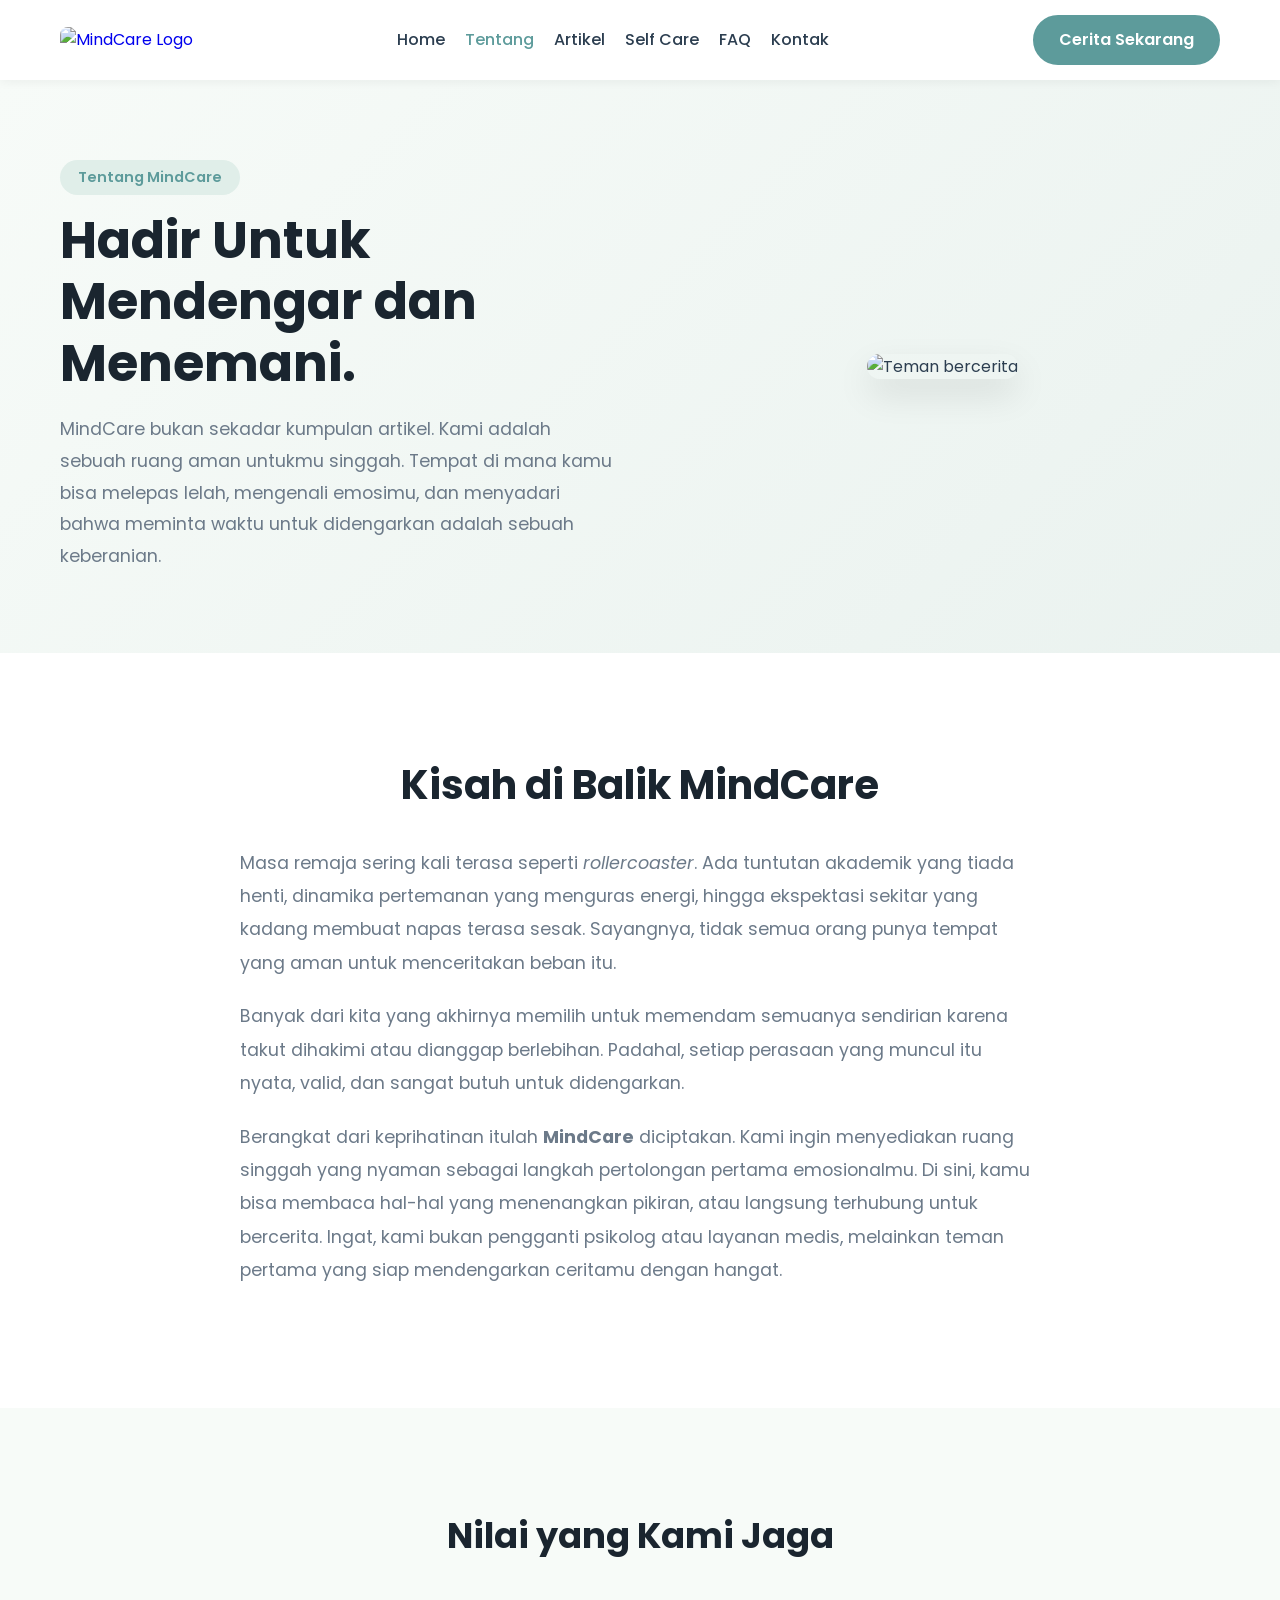
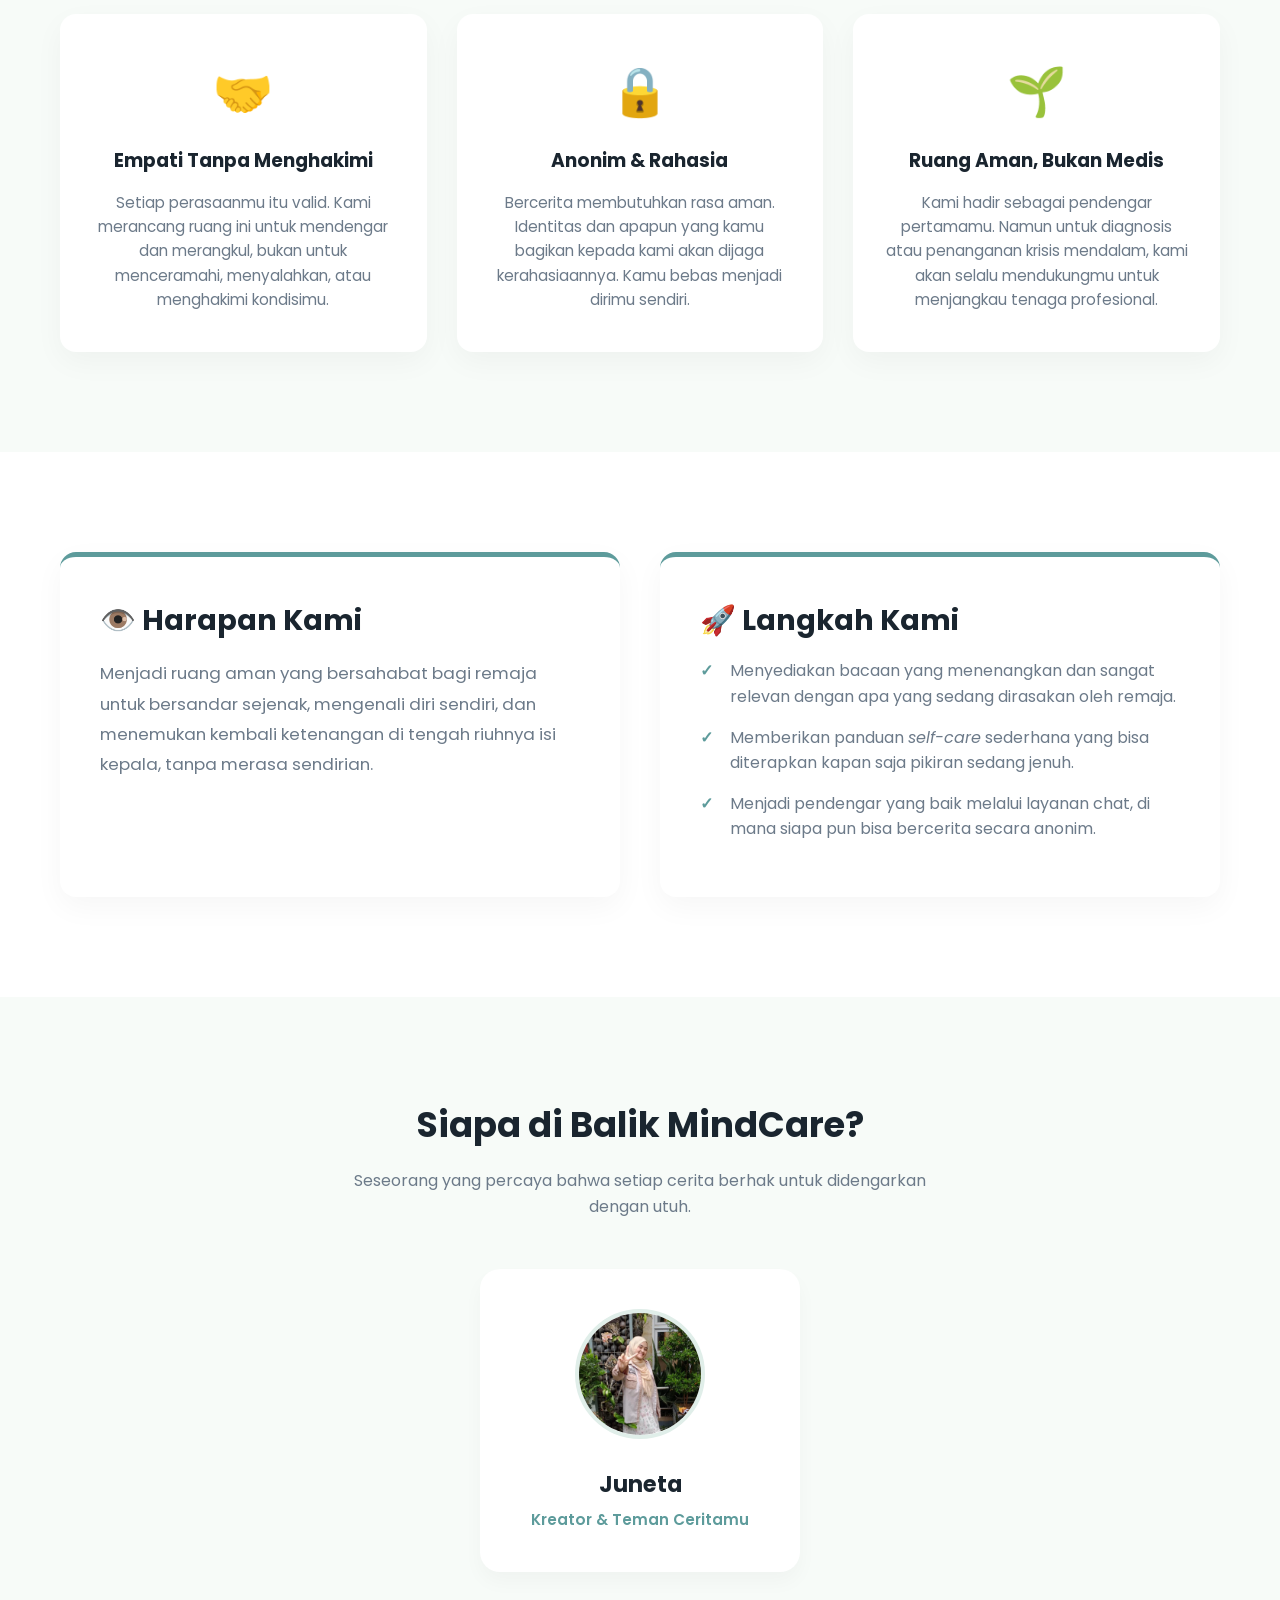
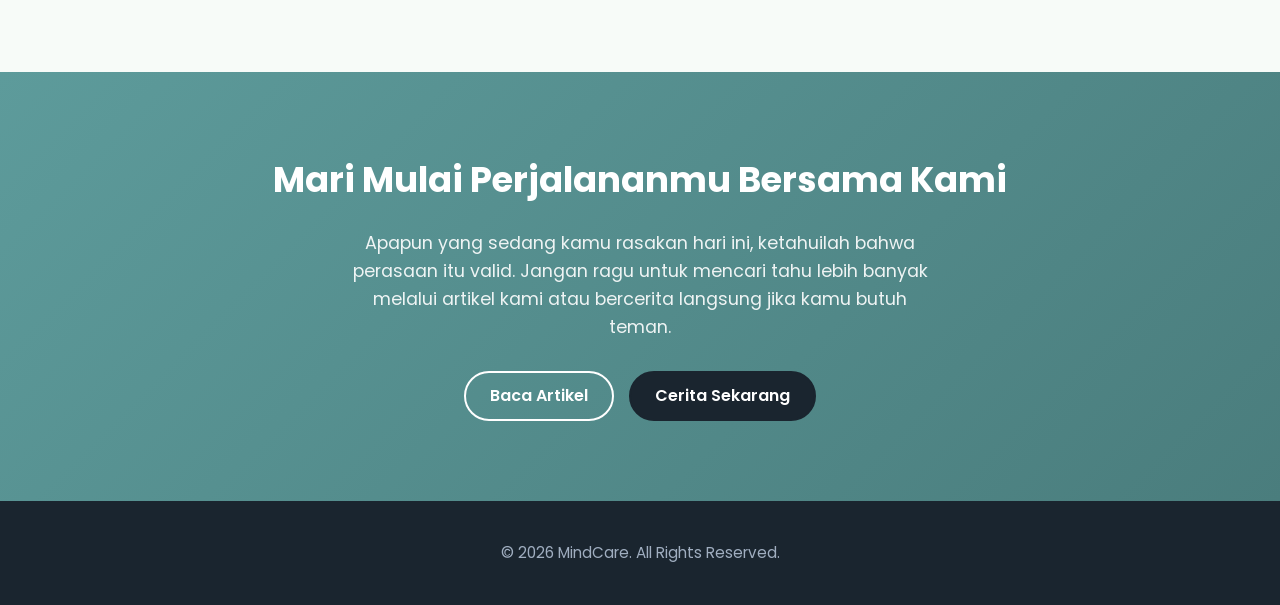
==== commit 3f0c5429: "Update halaman dan tambah aset gambar" ====
--- a/about.html
+++ b/about.html
@@ -10,29 +10,347 @@
 
     <title>Tentang Kami | MindCare</title>
 
-    <meta name="description"
-        content="Pelajari lebih lanjut tentang MindCare, ruang aman bagi remaja untuk bercerita, mengenali emosi, dan mencari ketenangan.">
-
-    <meta name="keywords"
-        content="Tentang MindCare, Ruang Aman Remaja, Dukungan Mental, Teman Cerita">
-
+    <meta name="description" content="Pelajari lebih lanjut tentang MindCare, ruang aman bagi remaja untuk bercerita, mengenali emosi, dan mencari ketenangan.">
+    <meta name="keywords" content="Tentang MindCare, Ruang Aman Remaja, Dukungan Mental, Teman Cerita">
     <meta name="author" content="MindCare">
-
-    <!-- ========================================= -->
-    <!-- CSS -->
-    <!-- ========================================= -->
-    <link rel="stylesheet" href="css/style.css">
-    <link rel="stylesheet" href="css/navbar.css">
-    <link rel="stylesheet" href="css/footer.css">
-    <link rel="stylesheet" href="css/about.css"> 
 
     <!-- ========================================= -->
     <!-- Google Fonts -->
     <!-- ========================================= -->
     <link rel="preconnect" href="https://fonts.googleapis.com">
     <link rel="preconnect" href="https://fonts.gstatic.com" crossorigin>
-    <link href="https://fonts.googleapis.com/css2?family=Poppins:wght@300;400;500;600;700&display=swap"
-        rel="stylesheet">
+    <link href="https://fonts.googleapis.com/css2?family=Poppins:wght@300;400;500;600;700&display=swap" rel="stylesheet">
+
+    <!-- ========================================= -->
+    <!-- INTERNAL CSS (Gaya Desain Rapi & Responsif) -->
+    <!-- ========================================= -->
+    <style>
+        /* CSS Reset & Variables */
+        :root {
+            --primary: #5d9b9b;
+            --primary-hover: #4a7c7c;
+            --text-dark: #2c3e50;
+            --text-light: #6c7a89;
+            --bg-light: #f7fbf8;
+            --bg-card: #ffffff;
+        }
+
+        * {
+            margin: 0;
+            padding: 0;
+            box-sizing: border-box;
+        }
+
+        body {
+            font-family: 'Poppins', sans-serif;
+            color: var(--text-dark);
+            line-height: 1.6;
+            background-color: var(--bg-card);
+            /* Memastikan tidak berbaris ke samping */
+            display: block !important; 
+            overflow-x: hidden;
+        }
+
+        a { text-decoration: none; }
+        ul { list-style: none; }
+
+        /* Container Layout */
+        .container {
+            max-width: 1200px;
+            margin: 0 auto;
+            padding: 0 20px;
+        }
+
+        section {
+            display: block !important;
+            clear: both;
+        }
+
+        /* Header & Navbar */
+        header {
+            background-color: var(--bg-card);
+            box-shadow: 0 2px 10px rgba(0,0,0,0.05);
+            position: sticky;
+            top: 0;
+            z-index: 1000;
+        }
+
+        header .container {
+            display: flex;
+            justify-content: space-between;
+            align-items: center;
+            height: 80px;
+        }
+
+        nav ul {
+            display: flex;
+            gap: 20px;
+        }
+
+        nav a {
+            color: var(--text-dark);
+            font-weight: 500;
+            transition: color 0.3s;
+        }
+
+        nav a:hover, nav a.active {
+            color: var(--primary);
+        }
+
+        /* Buttons */
+        .btn-primary, .telegram-button a {
+            background-color: var(--primary);
+            color: white;
+            padding: 10px 24px;
+            border-radius: 50px;
+            font-weight: 600;
+            transition: 0.3s;
+            display: inline-block;
+            border: 2px solid var(--primary);
+        }
+
+        .btn-secondary {
+            background-color: transparent;
+            color: var(--primary);
+            border: 2px solid var(--primary);
+            padding: 10px 24px;
+            border-radius: 50px;
+            font-weight: 600;
+            transition: 0.3s;
+            display: inline-block;
+        }
+
+        .btn-primary:hover, .telegram-button a:hover {
+            background-color: var(--primary-hover);
+            border-color: var(--primary-hover);
+        }
+
+        .btn-secondary:hover {
+            background-color: var(--primary);
+            color: white;
+        }
+
+        /* About Hero Section */
+        .about-hero {
+            background: linear-gradient(135deg, #f7fbf8, #eaf2ef);
+            padding: 80px 0;
+        }
+
+        .about-hero-content {
+            display: flex;
+            align-items: center;
+            gap: 50px;
+        }
+
+        .about-hero-text { flex: 1; }
+        .about-hero-image { flex: 1; text-align: center; }
+        
+        .about-hero-image img {
+            max-width: 100%;
+            height: auto;
+            border-radius: 20px;
+            box-shadow: 0 15px 35px rgba(0,0,0,0.1);
+        }
+
+        .badge {
+            background: #e0eee9;
+            color: var(--primary);
+            font-weight: 600;
+            padding: 6px 18px;
+            border-radius: 20px;
+            display: inline-block;
+            margin-bottom: 15px;
+            font-size: 0.9rem;
+        }
+
+        .about-hero-text h1 {
+            font-size: clamp(2.5rem, 4vw, 3.5rem);
+            line-height: 1.2;
+            margin-bottom: 20px;
+            color: #1a252f;
+        }
+
+        .about-hero-text p {
+            font-size: 1.1rem;
+            color: var(--text-light);
+            line-height: 1.8;
+        }
+
+        /* Our Story Section */
+        .our-story {
+            padding: 100px 0;
+            text-align: center;
+        }
+
+        .our-story h2 {
+            font-size: 2.5rem;
+            margin-bottom: 30px;
+            color: #1a252f;
+        }
+
+        .story-content {
+            max-width: 800px;
+            margin: 0 auto;
+            text-align: left;
+            font-size: 1.1rem;
+            line-height: 1.9;
+            color: var(--text-light);
+        }
+
+        .story-content p { margin-bottom: 20px; }
+
+        /* Core Values & Vision Mission */
+        .core-values {
+            padding: 100px 0;
+            background-color: var(--bg-light);
+        }
+        
+        .vision-mission { padding: 100px 0; }
+
+        .section-title {
+            text-align: center;
+            font-size: 2.2rem;
+            margin-bottom: 50px;
+            color: #1a252f;
+        }
+
+        .feature-grid {
+            display: grid;
+            grid-template-columns: repeat(auto-fit, minmax(300px, 1fr));
+            gap: 30px;
+        }
+
+        .card {
+            background: var(--bg-card);
+            padding: 40px 30px;
+            border-radius: 16px;
+            box-shadow: 0 10px 30px rgba(0,0,0,0.04);
+            text-align: center;
+            transition: transform 0.3s ease, box-shadow 0.3s ease;
+        }
+
+        .card:hover {
+            transform: translateY(-5px);
+            box-shadow: 0 15px 35px rgba(0,0,0,0.08);
+        }
+
+        .card-icon {
+            font-size: 3rem;
+            margin-bottom: 15px;
+        }
+
+        .card h3 {
+            margin-bottom: 15px;
+            color: #1a252f;
+        }
+
+        .card p {
+            font-size: 0.95rem;
+            color: var(--text-light);
+            line-height: 1.6;
+        }
+
+        /* Vision Mission Cards (Specific) */
+        .vm-grid {
+            display: grid;
+            grid-template-columns: repeat(auto-fit, minmax(350px, 1fr));
+            gap: 40px;
+        }
+
+        .vm-card {
+            text-align: left;
+            border-top: 5px solid var(--primary);
+            padding: 40px;
+        }
+
+        .vm-card h3 {
+            font-size: 1.8rem;
+            display: flex;
+            align-items: center;
+            gap: 10px;
+        }
+
+        .vm-card ul li {
+            position: relative;
+            padding-left: 30px;
+            margin-bottom: 15px;
+            line-height: 1.6;
+            color: var(--text-light);
+        }
+
+        .vm-card ul li .check {
+            position: absolute;
+            left: 0;
+            top: 0;
+            color: var(--primary);
+            font-weight: bold;
+        }
+
+        /* Our Team Section */
+        .our-team {
+            padding: 100px 0;
+            background-color: var(--bg-light);
+            text-align: center;
+        }
+
+        .team-profile {
+            background: white;
+            padding: 40px;
+            border-radius: 20px;
+            box-shadow: 0 10px 20px rgba(0,0,0,0.03);
+            max-width: 320px;
+            margin: 0 auto;
+            transition: transform 0.3s ease;
+        }
+
+        .team-profile:hover { transform: translateY(-5px); }
+
+        .team-profile img {
+            width: 130px;
+            height: 130px;
+            border-radius: 50%;
+            object-fit: cover;
+            margin: 0 auto 20px;
+            border: 4px solid #e0eee9;
+        }
+
+        .team-profile h3 { font-size: 1.4rem; margin-bottom: 5px; color: #1a252f; }
+        .team-profile p { font-size: 0.95rem; color: var(--primary); font-weight: 600; }
+
+        /* CTA Section */
+        .cta {
+            background: linear-gradient(135deg, var(--primary), #4a7d7d);
+            padding: 80px 0;
+            text-align: center;
+            color: white;
+        }
+
+        .cta h2 { color: white; margin-bottom: 20px; font-size: 2.2rem; }
+        .cta p { max-width: 600px; margin: 0 auto 30px; opacity: 0.9; font-size: 1.1rem; }
+        
+        .cta-buttons { display: flex; justify-content: center; gap: 15px; flex-wrap: wrap; }
+        .cta .btn-secondary { border-color: white; color: white; }
+        .cta .btn-secondary:hover { background-color: white; color: var(--primary); }
+        .cta .btn-primary { background-color: #1a252f; border-color: #1a252f; color: white; }
+        .cta .btn-primary:hover { background-color: #2c3e50; border-color: #2c3e50; }
+
+        /* Footer */
+        footer {
+            background-color: #1a252f;
+            color: #a0aec0;
+            text-align: center;
+            padding: 40px 0;
+            font-size: 0.95rem;
+        }
+
+        /* Responsive Breakpoints */
+        @media (max-width: 768px) {
+            header .container { flex-direction: column; height: auto; padding: 15px 20px; gap: 15px; }
+            nav ul { flex-wrap: wrap; justify-content: center; }
+            .about-hero-content { flex-direction: column; text-align: center; }
+            .our-story h2, .section-title { font-size: 2rem; }
+        }
+    </style>
 </head>
 
 <body>
@@ -47,7 +365,6 @@
                     <img src="https://placehold.co/200x50/5d9b9b/white?text=MindCare&font=Montserrat" alt="MindCare Logo" style="border-radius: 8px;">
                 </a>
             </div>
-
             <nav>
                 <ul>
                     <li><a href="index.html">Home</a></li>
@@ -58,9 +375,7 @@
                     <li><a href="contact.html">Kontak</a></li>
                 </ul>
             </nav>
-
             <div class="telegram-button">
-                <!-- Ganti 628XXXXXXXXXX dengan nomor WhatsApp tujuan -->
                 <a href="https://wa.me/628XXXXXXXXXX?text=Halo,%20saya%20ingin%20bercerita%20mengenai%20apa%20yang%20sedang%20saya%20rasakan." target="_blank">
                     Cerita Sekarang
                 </a>
@@ -71,19 +386,17 @@
     <!-- ========================================= -->
     <!-- ABOUT HERO SECTION -->
     <!-- ========================================= -->
-    <section class="about-hero" style="background: linear-gradient(135deg, #f7fbf8, #eaf2ef); padding: 80px 0;">
-        <div class="container about-hero-content" style="display: flex; align-items: center; gap: 50px;">
-            <div class="about-hero-text" style="flex: 1;">
-                <span class="badge" style="color: var(--primary); font-weight: 600; background: #e0eee9; padding: 5px 15px; border-radius: 20px; display: inline-block; margin-bottom: 15px;">Tentang MindCare</span>
-                <h1 style="font-size: 3rem; line-height: 1.2; margin-bottom: 20px;">Hadir Untuk Mendengar dan Menemani.</h1>
-                <p style="font-size: 1.1rem; opacity: 0.8; line-height: 1.8;">
+    <section class="about-hero">
+        <div class="container about-hero-content">
+            <div class="about-hero-text">
+                <span class="badge">Tentang MindCare</span>
+                <h1>Hadir Untuk Mendengar dan Menemani.</h1>
+                <p>
                     MindCare bukan sekadar kumpulan artikel. Kami adalah sebuah ruang aman untukmu singgah. Tempat di mana kamu bisa melepas lelah, mengenali emosimu, dan menyadari bahwa meminta waktu untuk didengarkan adalah sebuah keberanian.
                 </p>
             </div>
-            <div class="about-hero-image" style="flex: 1;">
-                <!-- Gambar Suasana Bersahabat -->
-                <img src="https://images.unsplash.com/photo-1529333166437-7750a6dd5a70?ixlib=rb-4.0.3&auto=format&fit=crop&w=800&q=80" 
-                     alt="Teman bercerita" style="border-radius: 20px; box-shadow: 0 10px 30px rgba(0,0,0,0.1); width: 100%;">
+            <div class="about-hero-image">
+                <img src="https://images.unsplash.com/photo-1529333166437-7750a6dd5a70?ixlib=rb-4.0.3&auto=format&fit=crop&w=800&q=80" alt="Teman bercerita">
             </div>
         </div>
     </section>
@@ -91,17 +404,17 @@
     <!-- ========================================= -->
     <!-- OUR STORY SECTION -->
     <!-- ========================================= -->
-    <section class="our-story" style="padding: 100px 0; background: white; text-align: center;">
-        <div class="container">
-            <h2 style="font-size: 2.5rem; margin-bottom: 30px;">Kisah di Balik MindCare</h2>
-            <div class="story-content" style="max-width: 800px; margin: 0 auto; text-align: left; font-size: 1.1rem; line-height: 1.8; color: var(--text-light);">
-                <p style="margin-bottom: 20px;">
+    <section class="our-story">
+        <div class="container">
+            <h2>Kisah di Balik MindCare</h2>
+            <div class="story-content">
+                <p>
                     Masa remaja sering kali terasa seperti <i>rollercoaster</i>. Ada tuntutan akademik yang tiada henti, dinamika pertemanan yang menguras energi, hingga ekspektasi sekitar yang kadang membuat napas terasa sesak. Sayangnya, tidak semua orang punya tempat yang aman untuk menceritakan beban itu.
                 </p>
-                <p style="margin-bottom: 20px;">
+                <p>
                     Banyak dari kita yang akhirnya memilih untuk memendam semuanya sendirian karena takut dihakimi atau dianggap berlebihan. Padahal, setiap perasaan yang muncul itu nyata, valid, dan sangat butuh untuk didengarkan.
                 </p>
-                <p style="margin-bottom: 20px;">
+                <p>
                     Berangkat dari keprihatinan itulah <strong>MindCare</strong> diciptakan. Kami ingin menyediakan ruang singgah yang nyaman sebagai langkah pertolongan pertama emosionalmu. Di sini, kamu bisa membaca hal-hal yang menenangkan pikiran, atau langsung terhubung untuk bercerita. Ingat, kami bukan pengganti psikolog atau layanan medis, melainkan teman pertama yang siap mendengarkan ceritamu dengan hangat.
                 </p>
             </div>
@@ -109,31 +422,27 @@
     </section>
 
     <!-- ========================================= -->
-    <!-- CORE VALUES (NEW SECTION) -->
-    <!-- ========================================= -->
-    <section class="core-values" style="padding: 100px 0; background-color: #f7fbf8;">
-        <div class="container">
-            <h2 style="text-align: center; margin-bottom: 50px;">Nilai yang Kami Jaga</h2>
-            <div class="feature-grid" style="display: grid; grid-template-columns: repeat(auto-fit, minmax(300px, 1fr)); gap: 30px;">
-                
-                <div class="card" style="text-align: center; padding: 40px 30px;">
-                    <div style="font-size: 3rem; margin-bottom: 15px;">🤝</div>
-                    <h3 style="margin-bottom: 15px;">Empati Tanpa Menghakimi</h3>
-                    <p style="font-size: 0.95rem;">Setiap perasaanmu itu valid. Kami merancang ruang ini untuk mendengar dan merangkul, bukan untuk menceramahi, menyalahkan, atau menghakimi kondisimu.</p>
+    <!-- CORE VALUES SECTION -->
+    <!-- ========================================= -->
+    <section class="core-values">
+        <div class="container">
+            <h2 class="section-title">Nilai yang Kami Jaga</h2>
+            <div class="feature-grid">
+                <div class="card">
+                    <div class="card-icon">🤝</div>
+                    <h3>Empati Tanpa Menghakimi</h3>
+                    <p>Setiap perasaanmu itu valid. Kami merancang ruang ini untuk mendengar dan merangkul, bukan untuk menceramahi, menyalahkan, atau menghakimi kondisimu.</p>
                 </div>
-
-                <div class="card" style="text-align: center; padding: 40px 30px;">
-                    <div style="font-size: 3rem; margin-bottom: 15px;">🔒</div>
-                    <h3 style="margin-bottom: 15px;">Anonim & Rahasia</h3>
-                    <p style="font-size: 0.95rem;">Bercerita membutuhkan rasa aman. Identitas dan apapun yang kamu bagikan kepada kami akan dijaga kerahasiaannya. Kamu bebas menjadi dirimu sendiri.</p>
+                <div class="card">
+                    <div class="card-icon">🔒</div>
+                    <h3>Anonim & Rahasia</h3>
+                    <p>Bercerita membutuhkan rasa aman. Identitas dan apapun yang kamu bagikan kepada kami akan dijaga kerahasiaannya. Kamu bebas menjadi dirimu sendiri.</p>
                 </div>
-
-                <div class="card" style="text-align: center; padding: 40px 30px;">
-                    <div style="font-size: 3rem; margin-bottom: 15px;">🌱</div>
-                    <h3 style="margin-bottom: 15px;">Ruang Aman, Bukan Medis</h3>
-                    <p style="font-size: 0.95rem;">Kami hadir sebagai pendengar pertamamu. Namun untuk diagnosis atau penanganan krisis mendalam, kami akan selalu mendukungmu untuk menjangkau tenaga profesional.</p>
+                <div class="card">
+                    <div class="card-icon">🌱</div>
+                    <h3>Ruang Aman, Bukan Medis</h3>
+                    <p>Kami hadir sebagai pendengar pertamamu. Namun untuk diagnosis atau penanganan krisis mendalam, kami akan selalu mendukungmu untuk menjangkau tenaga profesional.</p>
                 </div>
-
             </div>
         </div>
     </section>
@@ -141,30 +450,21 @@
     <!-- ========================================= -->
     <!-- VISION & MISSION -->
     <!-- ========================================= -->
-    <section class="vision-mission" style="padding: 100px 0; background: white;">
-        <div class="container">
-            <div class="vm-grid" style="display: grid; grid-template-columns: repeat(auto-fit, minmax(350px, 1fr)); gap: 40px;">
-                <div class="card vm-card" style="border-top: 5px solid var(--primary); padding: 40px;">
-                    <h3 style="font-size: 1.8rem; margin-bottom: 20px; display: flex; align-items: center; gap: 10px;">👁️ Harapan Kami</h3>
-                    <p style="line-height: 1.8; font-size: 1.05rem;">
+    <section class="vision-mission">
+        <div class="container">
+            <div class="vm-grid">
+                <div class="card vm-card">
+                    <h3>👁️ Harapan Kami</h3>
+                    <p style="line-height: 1.8; color: var(--text-light); font-size: 1.05rem;">
                         Menjadi ruang aman yang bersahabat bagi remaja untuk bersandar sejenak, mengenali diri sendiri, dan menemukan kembali ketenangan di tengah riuhnya isi kepala, tanpa merasa sendirian.
                     </p>
                 </div>
-                <div class="card vm-card" style="border-top: 5px solid var(--primary); padding: 40px;">
-                    <h3 style="font-size: 1.8rem; margin-bottom: 20px; display: flex; align-items: center; gap: 10px;">🚀 Langkah Kami</h3>
-                    <ul style="list-style: none; padding-left: 0;">
-                        <li style="position: relative; padding-left: 30px; margin-bottom: 15px; line-height: 1.6;">
-                            <span style="position: absolute; left: 0; top: 0; color: var(--primary); font-weight: bold;">✓</span>
-                            Menyediakan bacaan yang menenangkan dan sangat relevan dengan apa yang sedang dirasakan oleh remaja.
-                        </li>
-                        <li style="position: relative; padding-left: 30px; margin-bottom: 15px; line-height: 1.6;">
-                            <span style="position: absolute; left: 0; top: 0; color: var(--primary); font-weight: bold;">✓</span>
-                            Memberikan panduan <em>self-care</em> sederhana yang bisa diterapkan kapan saja pikiran sedang jenuh.
-                        </li>
-                        <li style="position: relative; padding-left: 30px; margin-bottom: 15px; line-height: 1.6;">
-                            <span style="position: absolute; left: 0; top: 0; color: var(--primary); font-weight: bold;">✓</span>
-                            Menjadi pendengar yang baik melalui layanan chat, di mana siapa pun bisa bercerita secara anonim.
-                        </li>
+                <div class="card vm-card">
+                    <h3>🚀 Langkah Kami</h3>
+                    <ul>
+                        <li><span class="check">✓</span> Menyediakan bacaan yang menenangkan dan sangat relevan dengan apa yang sedang dirasakan oleh remaja.</li>
+                        <li><span class="check">✓</span> Memberikan panduan <em>self-care</em> sederhana yang bisa diterapkan kapan saja pikiran sedang jenuh.</li>
+                        <li><span class="check">✓</span> Menjadi pendengar yang baik melalui layanan chat, di mana siapa pun bisa bercerita secara anonim.</li>
                     </ul>
                 </div>
             </div>
@@ -172,20 +472,17 @@
     </section>
 
     <!-- ========================================= -->
-    <!-- THE TEAM (MODIFIED FOR SINGLE CREATOR) -->
-    <!-- ========================================= -->
-    <section class="our-team" style="padding: 100px 0; background-color: #f7fbf8; text-align: center;">
-        <div class="container">
-            <h2 style="margin-bottom: 15px;">Siapa di Balik MindCare?</h2>
+    <!-- THE TEAM -->
+    <!-- ========================================= -->
+    <section class="our-team">
+        <div class="container">
+            <h2 style="font-size: 2.2rem; margin-bottom: 15px; color: #1a252f;">Siapa di Balik MindCare?</h2>
             <p style="max-width: 600px; margin: 0 auto 50px; color: var(--text-light);">Seseorang yang percaya bahwa setiap cerita berhak untuk didengarkan dengan utuh.</p>
             
-            <div class="feature-grid" style="display: flex; justify-content: center;">
-                <!-- Profil Kreator Tunggal -->
-                <div style="background: white; padding: 40px; border-radius: 20px; box-shadow: 0 10px 20px rgba(0,0,0,0.03); max-width: 300px; width: 100%;">
-                    <img src="https://images.unsplash.com/photo-1544717305-2782549b5136?ixlib=rb-4.0.3&auto=format&fit=crop&w=200&q=80" alt="Creator" style="width: 120px; height: 120px; border-radius: 50%; object-fit: cover; margin: 0 auto 20px;">
-                    <h3 style="font-size: 1.3rem; margin-bottom: 5px;">Romi</h3>
-                    <p style="font-size: 0.95rem; color: var(--primary); font-weight: 600;">Kreator & Teman Ceritamu</p>
-                </div>
+            <div class="team-profile">
+                <img src="aset/juneta.png" alt="Creator MindCare">
+                <h3>Juneta</h3>
+                <p>Kreator & Teman Ceritamu</p>
             </div>
         </div>
     </section>
@@ -193,17 +490,16 @@
     <!-- ========================================= -->
     <!-- CALL TO ACTION -->
     <!-- ========================================= -->
-    <section class="cta" style="background: linear-gradient(135deg, var(--primary), #4a7d7d); padding: 80px 0; text-align: center; color: white;">
-        <div class="container">
-            <h2 style="color: white; margin-bottom: 20px;">Mari Mulai Perjalananmu Bersama Kami</h2>
-            <p style="max-width: 600px; margin: 0 auto 30px; opacity: 0.9; font-size: 1.1rem;">
+    <section class="cta">
+        <div class="container">
+            <h2>Mari Mulai Perjalananmu Bersama Kami</h2>
+            <p>
                 Apapun yang sedang kamu rasakan hari ini, ketahuilah bahwa perasaan itu valid. Jangan ragu untuk mencari 
                 tahu lebih banyak melalui artikel kami atau bercerita langsung jika kamu butuh teman.
             </p>
-            <div class="cta-buttons" style="display: flex; justify-content: center; gap: 15px; flex-wrap: wrap;">
-                <a href="articles.html" class="btn-secondary" style="border-color: white; color: white;">Baca Artikel</a>
-                <!-- Ganti 628XXXXXXXXXX dengan nomor WhatsApp tujuan -->
-                <a href="https://wa.me/628XXXXXXXXXX?text=Halo,%20saya%20ingin%20bercerita%20mengenai%20apa%20yang%20sedang%20saya%20rasakan." target="_blank" class="btn-primary" style="background-color: var(--text-dark); color: white;">Cerita Sekarang</a>
+            <div class="cta-buttons">
+                <a href="articles.html" class="btn-secondary">Baca Artikel</a>
+                <a href="https://wa.me/628XXXXXXXXXX?text=Halo,%20saya%20ingin%20bercerita%20mengenai%20apa%20yang%20sedang%20saya%20rasakan." target="_blank" class="btn-primary">Cerita Sekarang</a>
             </div>
         </div>
     </section>
@@ -211,7 +507,7 @@
     <!-- ========================================= -->
     <!-- FOOTER -->
     <!-- ========================================= -->
-    <footer style="background-color: var(--text-dark); color: #a0aec0; text-align: center; padding: 40px 0;">
+    <footer>
         <div class="container">
             <p>© 2026 MindCare. All Rights Reserved.</p>
         </div>
@@ -225,5 +521,4 @@
     <script src="js/telegram.js"></script>
 
 </body>
-
 </html>
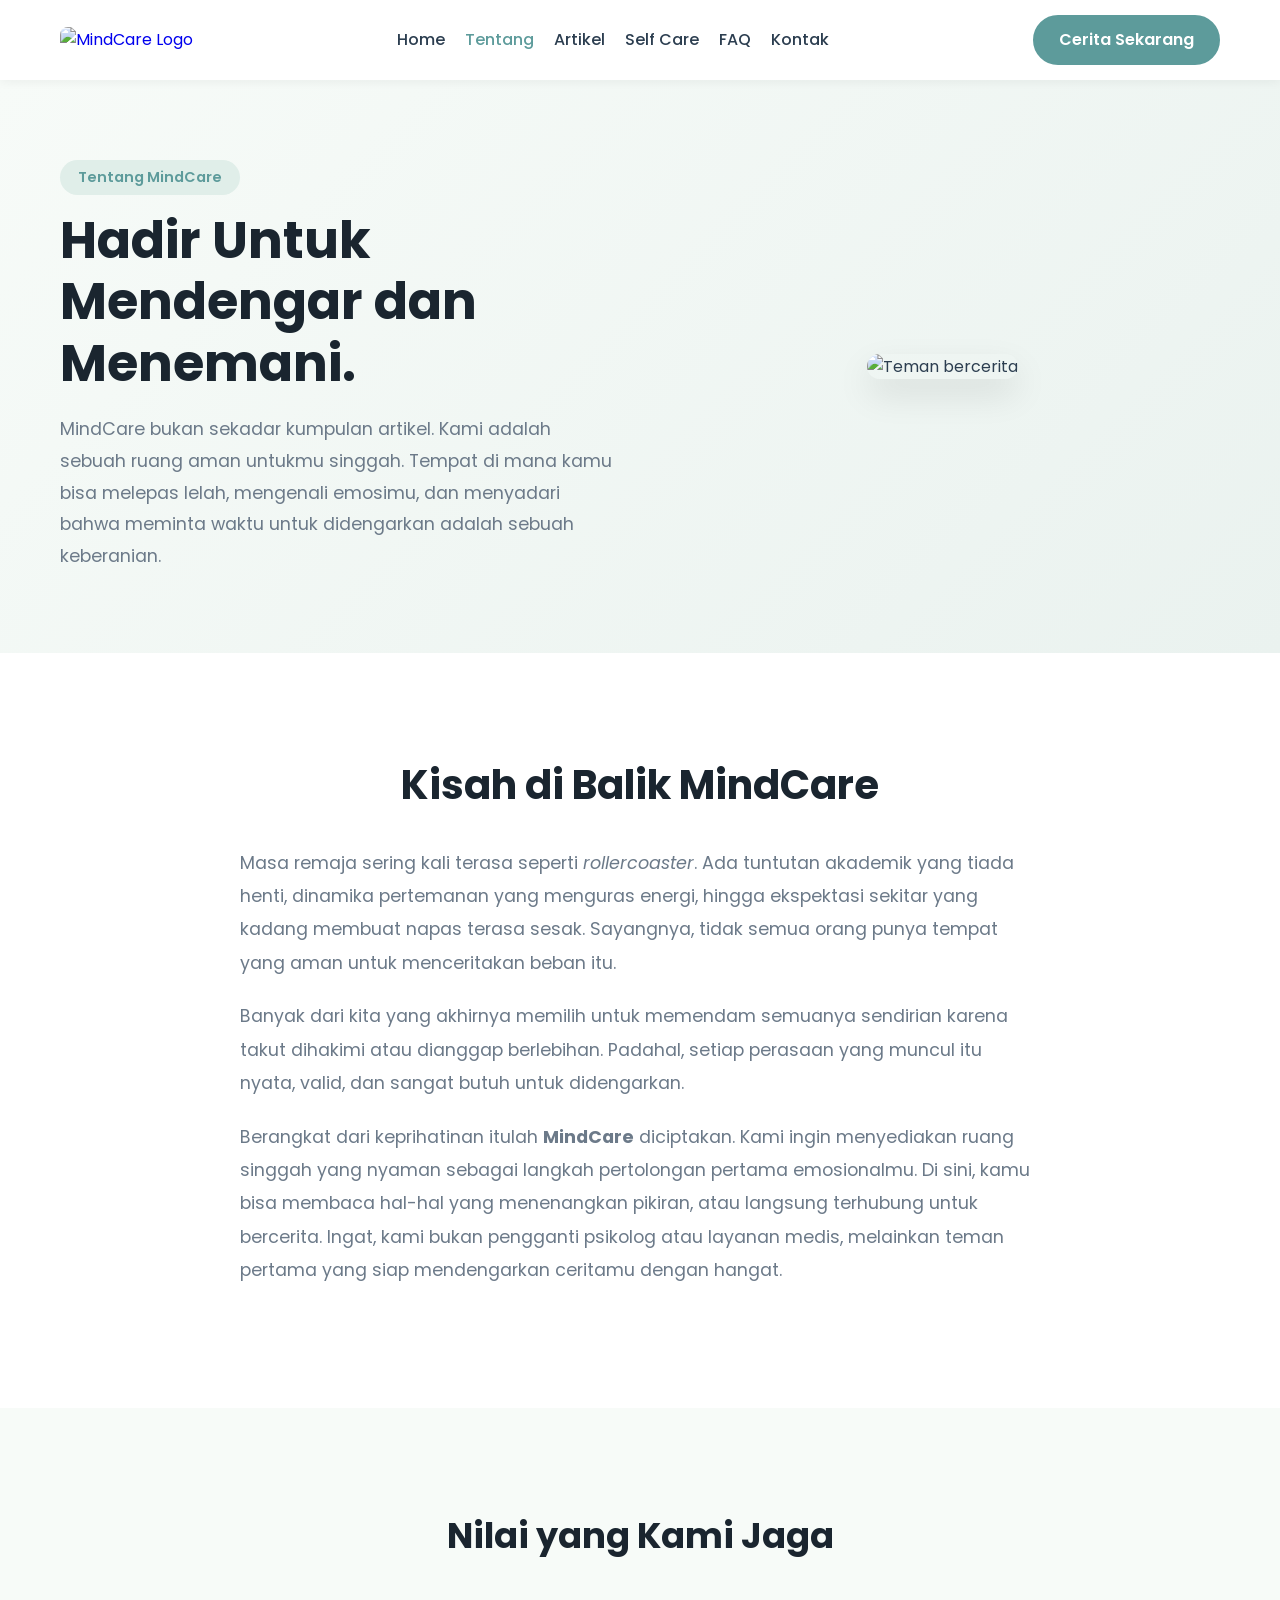
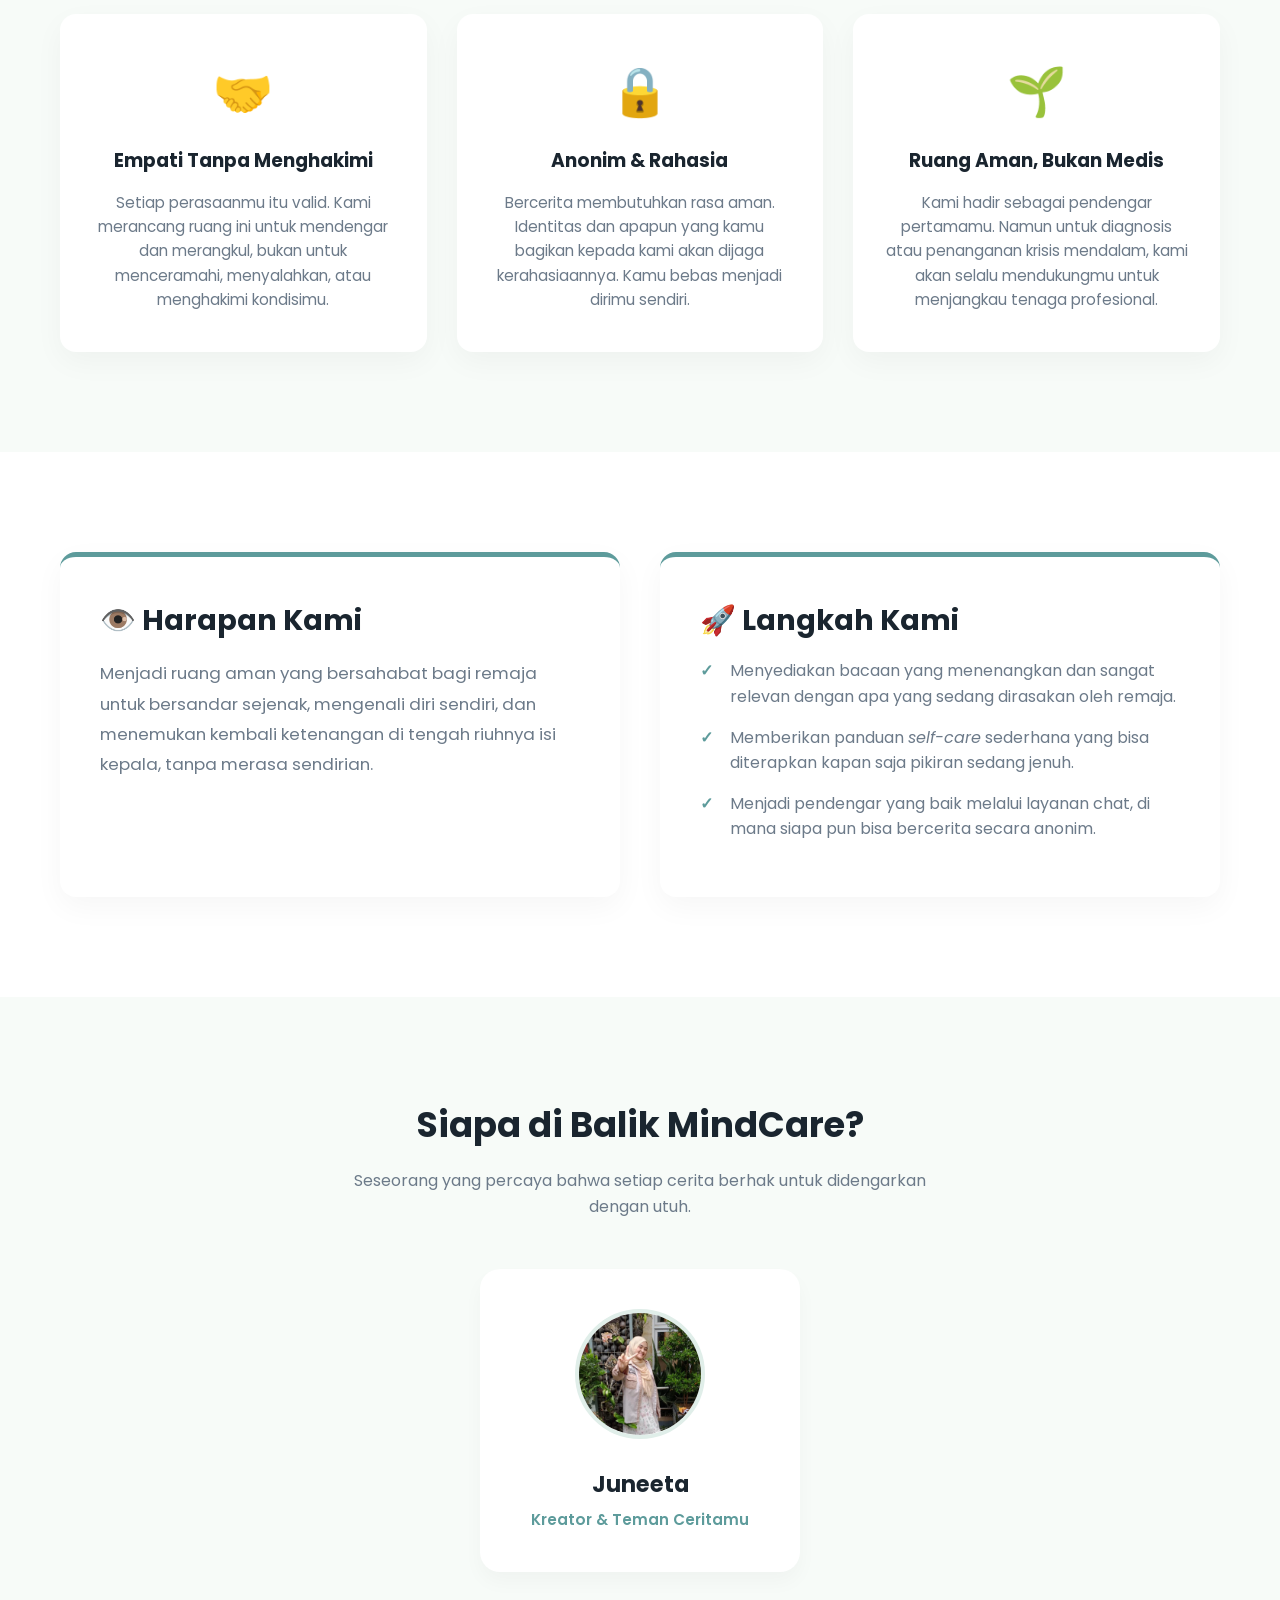
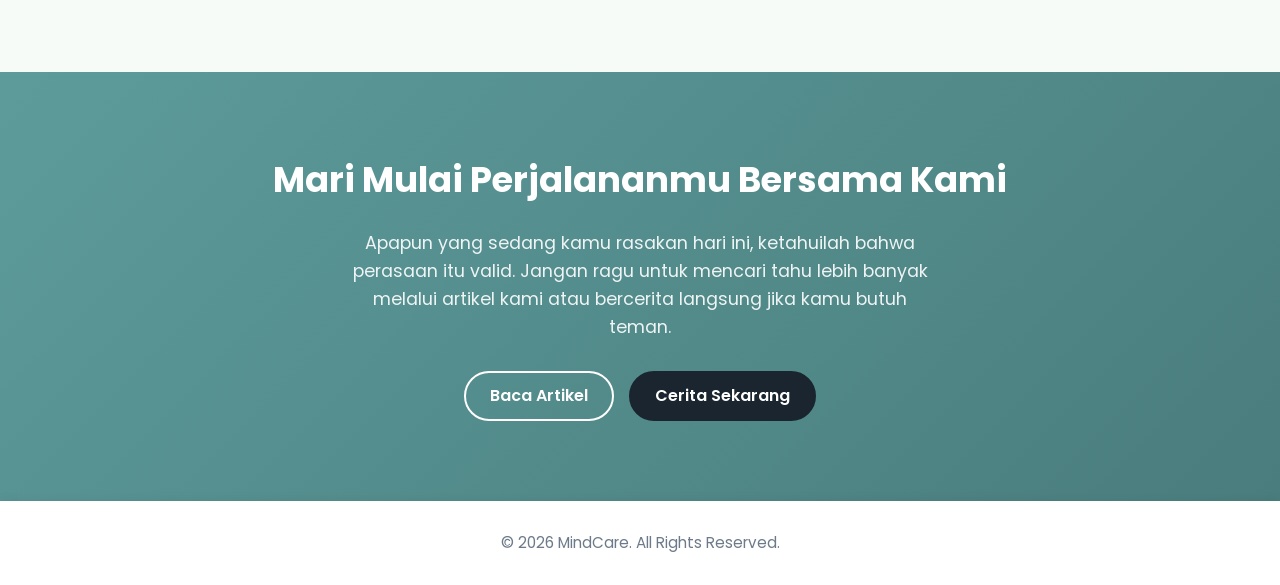
==== commit 2bfa0fe5: "Update artikel dan desain MindCare" ====
--- a/about.html
+++ b/about.html
@@ -334,12 +334,13 @@
         .cta .btn-primary { background-color: #1a252f; border-color: #1a252f; color: white; }
         .cta .btn-primary:hover { background-color: #2c3e50; border-color: #2c3e50; }
 
-        /* Footer */
+        /* Footer yang sudah diperbaiki */
         footer {
-            background-color: #1a252f;
-            color: #a0aec0;
             text-align: center;
-            padding: 40px 0;
+            padding: 30px 0;
+            background-color: var(--bg-card); /* Warna background menjadi putih */
+            color: var(--text-light); /* Warna teks menjadi abu-abu sesuai tema */
+            box-shadow: 0 -2px 10px rgba(0,0,0,0.05); /* Sedikit bayangan halus di atas */
             font-size: 0.95rem;
         }
 
@@ -376,7 +377,7 @@
                 </ul>
             </nav>
             <div class="telegram-button">
-                <a href="https://wa.me/628XXXXXXXXXX?text=Halo,%20saya%20ingin%20bercerita%20mengenai%20apa%20yang%20sedang%20saya%20rasakan." target="_blank">
+                <a href="https://wa.me/6289509163818?text=Halo,%20saya%20ingin%20bercerita%20mengenai%20apa%20yang%20sedang%20saya%20rasakan." target="_blank">
                     Cerita Sekarang
                 </a>
             </div>
@@ -481,7 +482,7 @@
             
             <div class="team-profile">
                 <img src="aset/juneta.png" alt="Creator MindCare">
-                <h3>Juneta</h3>
+                <h3>Juneeta</h3>
                 <p>Kreator & Teman Ceritamu</p>
             </div>
         </div>
@@ -499,7 +500,7 @@
             </p>
             <div class="cta-buttons">
                 <a href="articles.html" class="btn-secondary">Baca Artikel</a>
-                <a href="https://wa.me/628XXXXXXXXXX?text=Halo,%20saya%20ingin%20bercerita%20mengenai%20apa%20yang%20sedang%20saya%20rasakan." target="_blank" class="btn-primary">Cerita Sekarang</a>
+                <a href="https://wa.me/6289509163818?text=Halo,%20saya%20ingin%20bercerita%20mengenai%20apa%20yang%20sedang%20saya%20rasakan." target="_blank" class="btn-primary">Cerita Sekarang</a>
             </div>
         </div>
     </section>
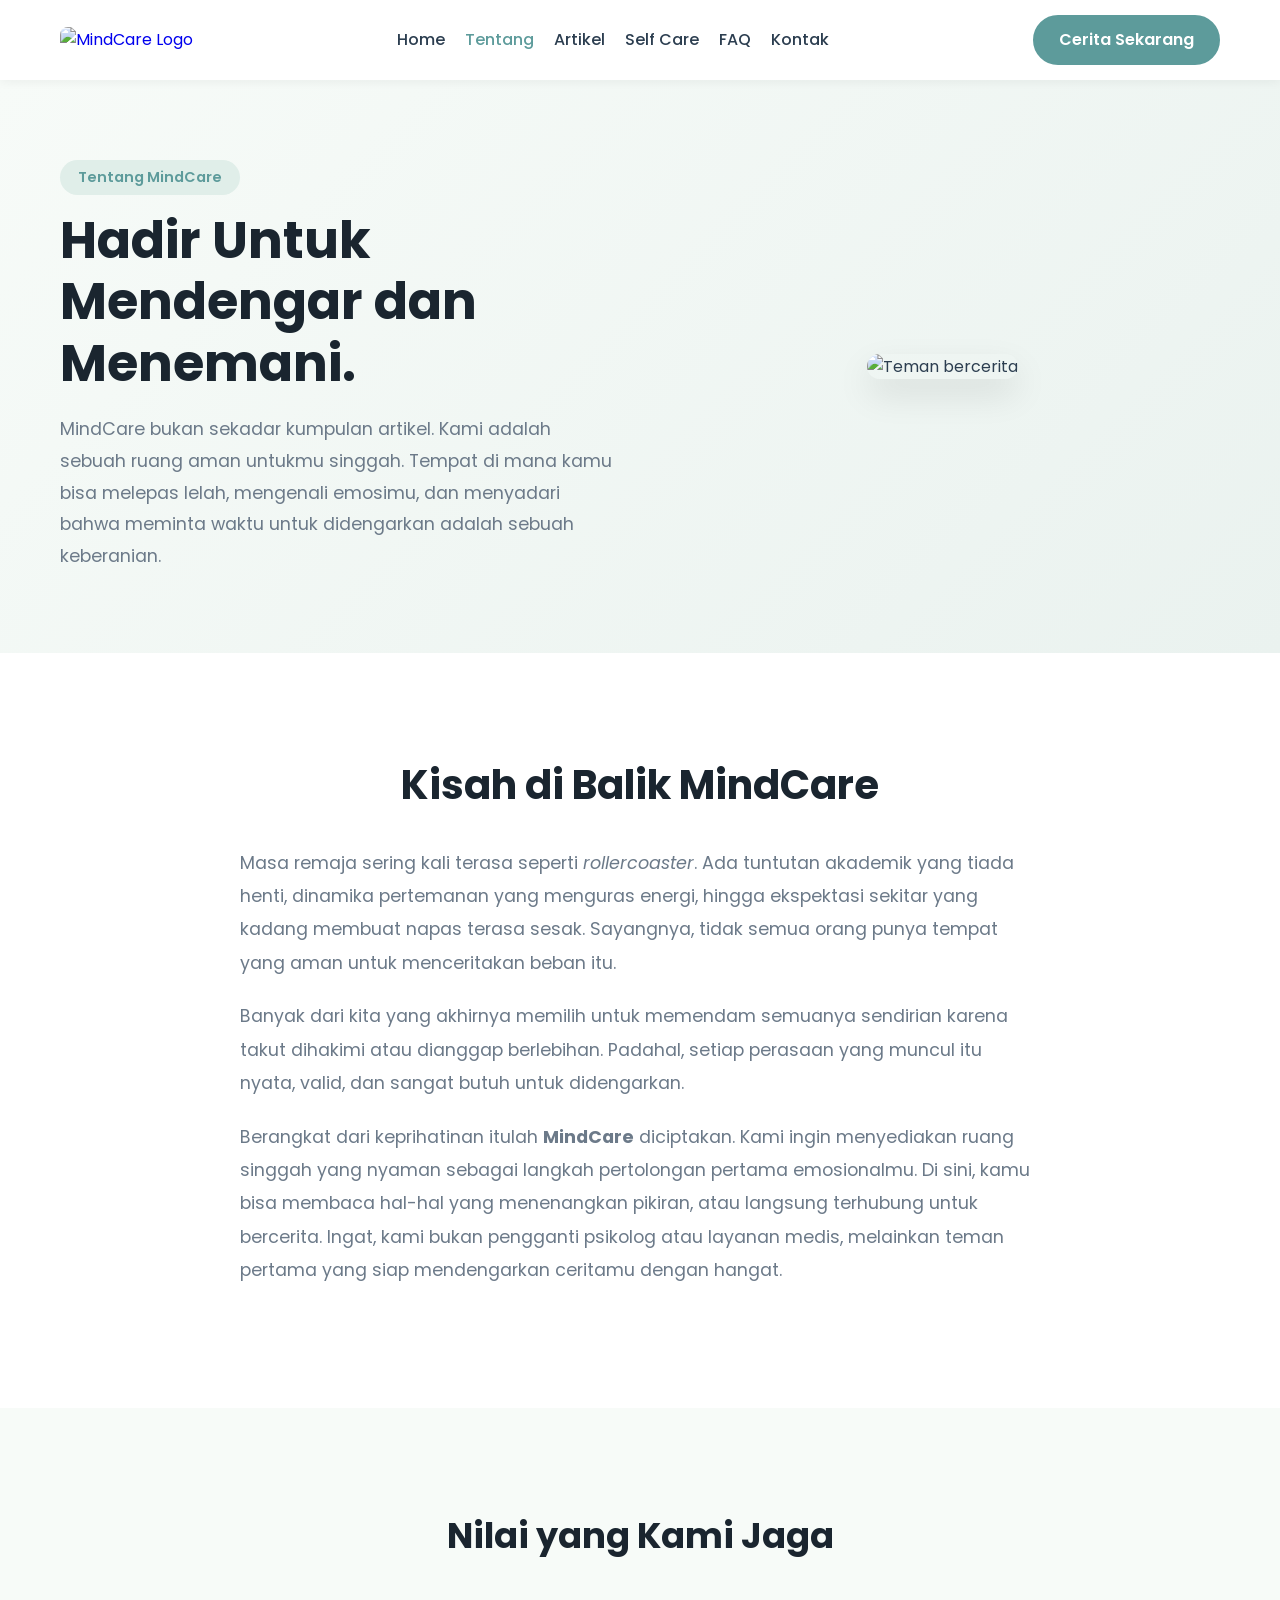
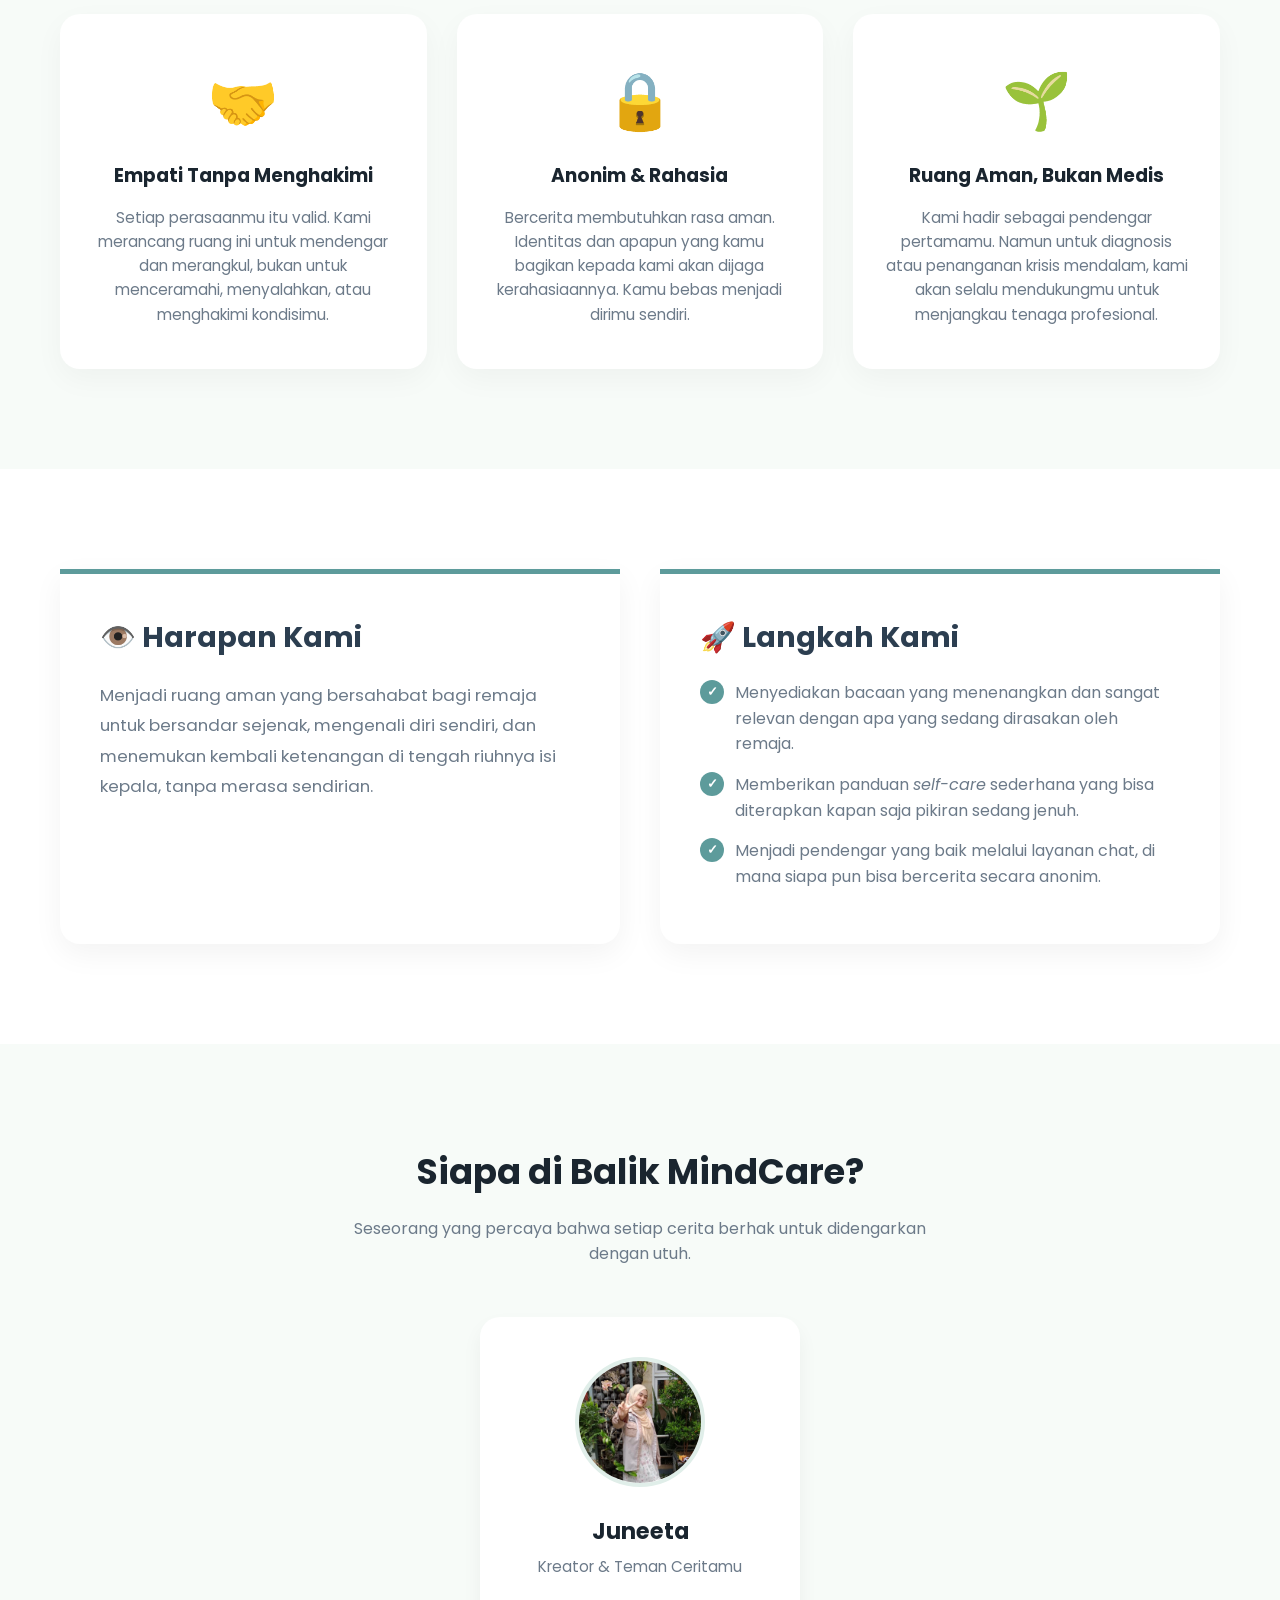
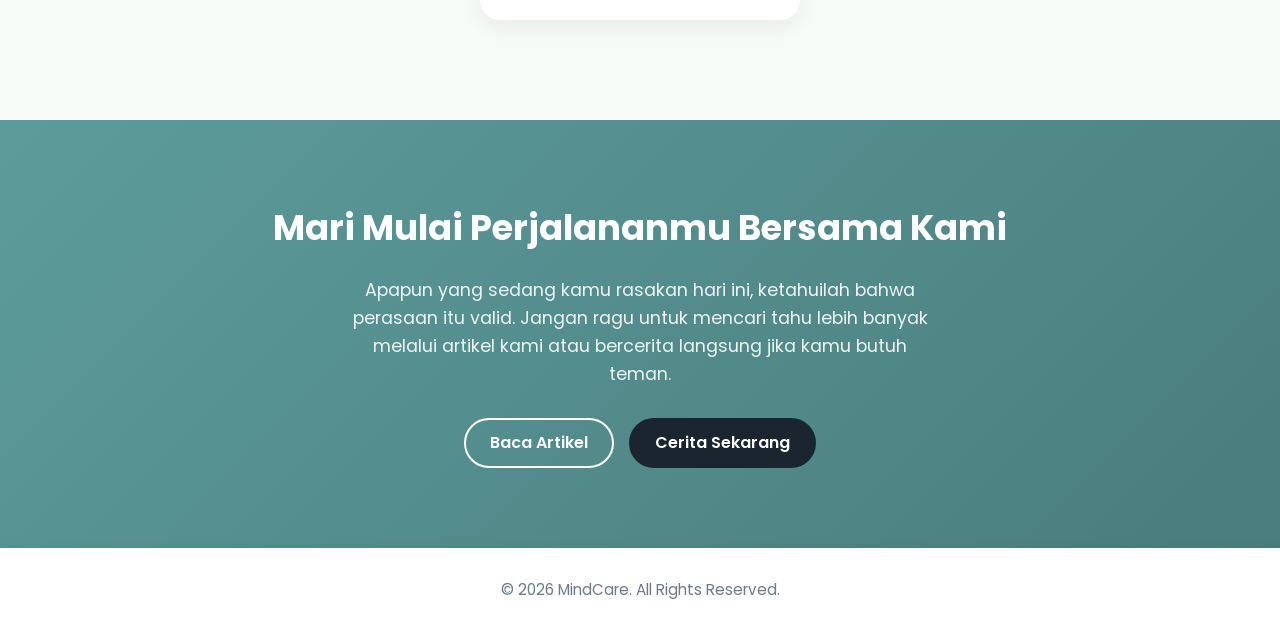
==== commit 4a069f33: "Update artikel dan perbaikan tampilan website" ====
--- a/about.html
+++ b/about.html
@@ -15,14 +15,15 @@
     <meta name="author" content="MindCare">
 
     <!-- ========================================= -->
-    <!-- Google Fonts -->
+    <!-- Google Fonts & FontAwesome -->
     <!-- ========================================= -->
     <link rel="preconnect" href="https://fonts.googleapis.com">
     <link rel="preconnect" href="https://fonts.gstatic.com" crossorigin>
     <link href="https://fonts.googleapis.com/css2?family=Poppins:wght@300;400;500;600;700&display=swap" rel="stylesheet">
-
-    <!-- ========================================= -->
-    <!-- INTERNAL CSS (Gaya Desain Rapi & Responsif) -->
+    <link rel="stylesheet" href="https://cdnjs.cloudflare.com/ajax/libs/font-awesome/6.4.0/css/all.min.css">
+
+    <!-- ========================================= -->
+    <!-- INTERNAL CSS (Gaya Desain Rapi, Responsif & Animasi) -->
     <!-- ========================================= -->
     <style>
         /* CSS Reset & Variables */
@@ -35,18 +36,13 @@
             --bg-card: #ffffff;
         }
 
-        * {
-            margin: 0;
-            padding: 0;
-            box-sizing: border-box;
-        }
+        * { margin: 0; padding: 0; box-sizing: border-box; }
 
         body {
             font-family: 'Poppins', sans-serif;
             color: var(--text-dark);
             line-height: 1.6;
             background-color: var(--bg-card);
-            /* Memastikan tidak berbaris ke samping */
             display: block !important; 
             overflow-x: hidden;
         }
@@ -54,295 +50,189 @@
         a { text-decoration: none; }
         ul { list-style: none; }
 
-        /* Container Layout */
-        .container {
-            max-width: 1200px;
-            margin: 0 auto;
-            padding: 0 20px;
-        }
-
-        section {
-            display: block !important;
-            clear: both;
-        }
+        .container { max-width: 1200px; margin: 0 auto; padding: 0 20px; }
+        section { display: block !important; clear: both; }
 
         /* Header & Navbar */
-        header {
-            background-color: var(--bg-card);
-            box-shadow: 0 2px 10px rgba(0,0,0,0.05);
-            position: sticky;
-            top: 0;
-            z-index: 1000;
-        }
-
-        header .container {
-            display: flex;
-            justify-content: space-between;
-            align-items: center;
-            height: 80px;
-        }
-
-        nav ul {
-            display: flex;
-            gap: 20px;
-        }
-
-        nav a {
-            color: var(--text-dark);
-            font-weight: 500;
-            transition: color 0.3s;
-        }
-
-        nav a:hover, nav a.active {
-            color: var(--primary);
-        }
+        header { background-color: var(--bg-card); box-shadow: 0 2px 10px rgba(0,0,0,0.05); position: sticky; top: 0; z-index: 1000; }
+        header .container { display: flex; justify-content: space-between; align-items: center; height: 80px; }
+        nav ul { display: flex; gap: 20px; }
+        nav a { color: var(--text-dark); font-weight: 500; transition: color 0.3s; }
+        nav a:hover, nav a.active { color: var(--primary); }
 
         /* Buttons */
         .btn-primary, .telegram-button a {
-            background-color: var(--primary);
-            color: white;
-            padding: 10px 24px;
-            border-radius: 50px;
-            font-weight: 600;
-            transition: 0.3s;
-            display: inline-block;
-            border: 2px solid var(--primary);
-        }
-
+            background-color: var(--primary); color: white; padding: 10px 24px; border-radius: 50px; font-weight: 600; transition: 0.3s; display: inline-block; border: 2px solid var(--primary);
+        }
         .btn-secondary {
-            background-color: transparent;
-            color: var(--primary);
-            border: 2px solid var(--primary);
-            padding: 10px 24px;
-            border-radius: 50px;
-            font-weight: 600;
-            transition: 0.3s;
-            display: inline-block;
-        }
-
-        .btn-primary:hover, .telegram-button a:hover {
-            background-color: var(--primary-hover);
-            border-color: var(--primary-hover);
-        }
-
-        .btn-secondary:hover {
-            background-color: var(--primary);
-            color: white;
-        }
+            background-color: transparent; color: var(--primary); border: 2px solid var(--primary); padding: 10px 24px; border-radius: 50px; font-weight: 600; transition: 0.3s; display: inline-block;
+        }
+        .btn-primary:hover, .telegram-button a:hover { background-color: var(--primary-hover); border-color: var(--primary-hover); transform: translateY(-3px); box-shadow: 0 5px 15px rgba(93, 155, 155, 0.4);}
+        .btn-secondary:hover { background-color: var(--primary); color: white; transform: translateY(-3px); box-shadow: 0 5px 15px rgba(93, 155, 155, 0.4);}
 
         /* About Hero Section */
-        .about-hero {
-            background: linear-gradient(135deg, #f7fbf8, #eaf2ef);
-            padding: 80px 0;
-        }
-
-        .about-hero-content {
-            display: flex;
-            align-items: center;
-            gap: 50px;
-        }
-
+        .about-hero { background: linear-gradient(135deg, #f7fbf8, #eaf2ef); padding: 80px 0; }
+        .about-hero-content { display: flex; align-items: center; gap: 50px; }
         .about-hero-text { flex: 1; }
         .about-hero-image { flex: 1; text-align: center; }
+        .about-hero-image img { max-width: 100%; height: auto; border-radius: 20px; box-shadow: 0 15px 35px rgba(0,0,0,0.1); animation: float 4s ease-in-out infinite; }
         
-        .about-hero-image img {
-            max-width: 100%;
-            height: auto;
-            border-radius: 20px;
-            box-shadow: 0 15px 35px rgba(0,0,0,0.1);
-        }
-
-        .badge {
-            background: #e0eee9;
-            color: var(--primary);
-            font-weight: 600;
-            padding: 6px 18px;
-            border-radius: 20px;
-            display: inline-block;
-            margin-bottom: 15px;
-            font-size: 0.9rem;
-        }
-
-        .about-hero-text h1 {
-            font-size: clamp(2.5rem, 4vw, 3.5rem);
-            line-height: 1.2;
-            margin-bottom: 20px;
-            color: #1a252f;
-        }
-
-        .about-hero-text p {
-            font-size: 1.1rem;
-            color: var(--text-light);
-            line-height: 1.8;
-        }
+        @keyframes float {
+            0% { transform: translateY(0px); }
+            50% { transform: translateY(-15px); }
+            100% { transform: translateY(0px); }
+        }
+
+        .badge { background: #e0eee9; color: var(--primary); font-weight: 600; padding: 6px 18px; border-radius: 20px; display: inline-block; margin-bottom: 15px; font-size: 0.9rem; }
+        .about-hero-text h1 { font-size: clamp(2.5rem, 4vw, 3.5rem); line-height: 1.2; margin-bottom: 20px; color: #1a252f; }
+        .about-hero-text p { font-size: 1.1rem; color: var(--text-light); line-height: 1.8; }
 
         /* Our Story Section */
-        .our-story {
-            padding: 100px 0;
-            text-align: center;
-        }
-
-        .our-story h2 {
-            font-size: 2.5rem;
-            margin-bottom: 30px;
-            color: #1a252f;
-        }
-
-        .story-content {
-            max-width: 800px;
-            margin: 0 auto;
-            text-align: left;
-            font-size: 1.1rem;
-            line-height: 1.9;
-            color: var(--text-light);
-        }
-
+        .our-story { padding: 100px 0; text-align: center; }
+        .our-story h2 { font-size: 2.5rem; margin-bottom: 30px; color: #1a252f; }
+        .story-content { max-width: 800px; margin: 0 auto; text-align: left; font-size: 1.1rem; line-height: 1.9; color: var(--text-light); }
         .story-content p { margin-bottom: 20px; }
 
+        /* ========================================= */
+        /* ANIMASI SCROLL (KECE BADAI) */
+        /* ========================================= */
+        .reveal {
+            opacity: 0;
+            transform: translateY(50px);
+            transition: all 0.8s cubic-bezier(0.175, 0.885, 0.32, 1.275);
+        }
+        .reveal.active { opacity: 1; transform: translateY(0); }
+        
+        /* Delay untuk elemen berurutan */
+        .delay-1 { transition-delay: 0.1s; }
+        .delay-2 { transition-delay: 0.2s; }
+        .delay-3 { transition-delay: 0.3s; }
+
         /* Core Values & Vision Mission */
-        .core-values {
-            padding: 100px 0;
-            background-color: var(--bg-light);
-        }
+        .core-values { padding: 100px 0; background-color: var(--bg-light); }
+        .vision-mission { padding: 100px 0; }
+        .section-title { text-align: center; font-size: 2.2rem; margin-bottom: 50px; color: #1a252f; }
+        .feature-grid { display: grid; grid-template-columns: repeat(auto-fit, minmax(300px, 1fr)); gap: 30px; }
+
+        /* Styling Kartu Nilai (Core Values) dengan efek Glow & Float */
+        .value-card {
+            background: var(--bg-card); padding: 40px 30px; border-radius: 20px; box-shadow: 0 10px 30px rgba(0,0,0,0.04);
+            text-align: center; transition: all 0.4s ease; border: 2px solid transparent; position: relative; overflow: hidden;
+            z-index: 1;
+        }
+        .value-card::before {
+            content: ''; position: absolute; top: 0; left: -100%; width: 100%; height: 100%;
+            background: linear-gradient(90deg, transparent, rgba(255,255,255,0.8), transparent); transition: 0.5s; z-index: -1;
+        }
+        .value-card:hover::before { left: 100%; }
+        .value-card:hover {
+            transform: translateY(-10px) scale(1.02);
+            border-color: var(--primary-light);
+            box-shadow: 0 20px 40px rgba(93, 155, 155, 0.15);
+        }
+        .card-icon { font-size: 3.5rem; margin-bottom: 15px; transition: transform 0.4s cubic-bezier(0.175, 0.885, 0.32, 1.275); }
+        .value-card:hover .card-icon { transform: scale(1.2) rotate(10deg); color: var(--primary); }
+        .value-card h3 { margin-bottom: 15px; color: #1a252f; }
+        .value-card p { font-size: 0.95rem; color: var(--text-light); line-height: 1.6; }
+
+        /* Vision Mission Cards */
+        .vm-grid { display: grid; grid-template-columns: repeat(auto-fit, minmax(350px, 1fr)); gap: 40px; }
+        .vm-card {
+            text-align: left; background: white; border-top: 5px solid var(--primary); padding: 40px; border-radius: 0 0 20px 20px;
+            box-shadow: 0 10px 30px rgba(0,0,0,0.05); transition: all 0.4s ease;
+        }
+        .vm-card:hover { transform: translateY(-8px); box-shadow: 0 15px 35px rgba(93, 155, 155, 0.15); }
+        .vm-card h3 { font-size: 1.8rem; display: flex; align-items: center; gap: 10px; margin-bottom: 20px;}
+        .vm-card ul { margin-top: 20px; }
+        .vm-card ul li { position: relative; padding-left: 35px; margin-bottom: 15px; line-height: 1.6; color: var(--text-light); transition: transform 0.3s ease;}
+        .vm-card:hover ul li { transform: translateX(5px); } /* Efek geser pada list saat card dihover */
+        .vm-card ul li .check {
+            position: absolute; left: 0; top: 0; color: white; background: var(--primary);
+            width: 24px; height: 24px; border-radius: 50%; display: flex; align-items: center; justify-content: center; font-size: 0.8rem; font-weight: bold;
+        }
+
+        /* ========================================= */
+        /* OUR TEAM SECTION & MODAL KECE BADAI */
+        /* ========================================= */
+        .our-team { padding: 100px 0; background-color: var(--bg-light); text-align: center; }
+        .team-profile {
+            background: white; padding: 40px; border-radius: 20px; box-shadow: 0 10px 20px rgba(0,0,0,0.05);
+            max-width: 320px; margin: 0 auto; transition: all 0.4s cubic-bezier(0.175, 0.885, 0.32, 1.275);
+            cursor: pointer; position: relative;
+        }
+        .team-profile::after {
+            content: 'Klik untuk melihat profil ✨'; position: absolute; bottom: 15px; left: 0; width: 100%;
+            font-size: 0.8rem; color: var(--primary); font-weight: 600; opacity: 0; transition: 0.3s;
+        }
+        .team-profile:hover { transform: translateY(-10px); box-shadow: 0 20px 40px rgba(93, 155, 155, 0.2); padding-bottom: 50px;}
+        .team-profile:hover::after { opacity: 1; bottom: 20px; }
+        .team-profile img {
+            width: 130px; height: 130px; border-radius: 50%; object-fit: cover; margin: 0 auto 20px;
+            border: 4px solid #e0eee9; transition: transform 0.5s ease;
+        }
+        .team-profile:hover img { transform: scale(1.1) rotate(5deg); border-color: var(--primary); }
+        .team-profile h3 { font-size: 1.4rem; margin-bottom: 5px; color: #1a252f; }
+        .team-profile p { font-size: 0.95rem; color: var(--text-light); }
+
+        /* MODAL GLASSMORPHISM */
+        .team-modal-overlay {
+            position: fixed; top: 0; left: 0; width: 100vw; height: 100vh;
+            background: rgba(15, 23, 42, 0.7);
+            backdrop-filter: blur(15px); /* Kaca Blur / Glassmorphism */
+            -webkit-backdrop-filter: blur(15px);
+            z-index: 2000; display: flex; align-items: center; justify-content: center;
+            opacity: 0; visibility: hidden; transition: all 0.4s ease;
+        }
+        .team-modal-overlay.active { opacity: 1; visibility: visible; }
+
+        .team-modal-content {
+            background: linear-gradient(145deg, rgba(255,255,255,0.95), rgba(247,251,248,0.95));
+            width: 90%; max-width: 450px; padding: 40px; border-radius: 30px;
+            text-align: center; position: relative;
+            transform: scale(0.5) translateY(100px); opacity: 0;
+            transition: all 0.6s cubic-bezier(0.175, 0.885, 0.32, 1.275); /* Bouncy Effect */
+            box-shadow: 0 30px 60px rgba(0,0,0,0.3), inset 0 0 20px rgba(255,255,255,0.8);
+            border: 1px solid rgba(255,255,255,0.5);
+        }
+        .team-modal-overlay.active .team-modal-content { transform: scale(1) translateY(0); opacity: 1; }
+
+        .modal-close {
+            position: absolute; top: 20px; right: 20px; background: rgba(0,0,0,0.05); width: 40px; height: 40px; border-radius: 50%;
+            border: none; font-size: 1.5rem; color: var(--text-dark); cursor: pointer; transition: 0.3s;
+            display: flex; align-items: center; justify-content: center;
+        }
+        .modal-close:hover { background: #ef4444; color: white; transform: rotate(90deg); }
+
+        .modal-img-wrapper {
+            width: 180px; height: 180px; margin: 0 auto 25px; border-radius: 50%; padding: 5px;
+            background: linear-gradient(45deg, var(--primary), #84c7c7); box-shadow: 0 15px 30px rgba(93, 155, 155, 0.4);
+            position: relative;
+        }
+        .modal-img-wrapper img { width: 100%; height: 100%; border-radius: 50%; object-fit: cover; border: 4px solid white; }
         
-        .vision-mission { padding: 100px 0; }
-
-        .section-title {
-            text-align: center;
-            font-size: 2.2rem;
-            margin-bottom: 50px;
-            color: #1a252f;
-        }
-
-        .feature-grid {
-            display: grid;
-            grid-template-columns: repeat(auto-fit, minmax(300px, 1fr));
-            gap: 30px;
-        }
-
-        .card {
-            background: var(--bg-card);
-            padding: 40px 30px;
-            border-radius: 16px;
-            box-shadow: 0 10px 30px rgba(0,0,0,0.04);
-            text-align: center;
-            transition: transform 0.3s ease, box-shadow 0.3s ease;
-        }
-
-        .card:hover {
-            transform: translateY(-5px);
-            box-shadow: 0 15px 35px rgba(0,0,0,0.08);
-        }
-
-        .card-icon {
-            font-size: 3rem;
-            margin-bottom: 15px;
-        }
-
-        .card h3 {
-            margin-bottom: 15px;
-            color: #1a252f;
-        }
-
-        .card p {
-            font-size: 0.95rem;
-            color: var(--text-light);
-            line-height: 1.6;
-        }
-
-        /* Vision Mission Cards (Specific) */
-        .vm-grid {
-            display: grid;
-            grid-template-columns: repeat(auto-fit, minmax(350px, 1fr));
-            gap: 40px;
-        }
-
-        .vm-card {
-            text-align: left;
-            border-top: 5px solid var(--primary);
-            padding: 40px;
-        }
-
-        .vm-card h3 {
-            font-size: 1.8rem;
-            display: flex;
-            align-items: center;
-            gap: 10px;
-        }
-
-        .vm-card ul li {
-            position: relative;
-            padding-left: 30px;
-            margin-bottom: 15px;
-            line-height: 1.6;
-            color: var(--text-light);
-        }
-
-        .vm-card ul li .check {
-            position: absolute;
-            left: 0;
-            top: 0;
-            color: var(--primary);
-            font-weight: bold;
-        }
-
-        /* Our Team Section */
-        .our-team {
-            padding: 100px 0;
-            background-color: var(--bg-light);
-            text-align: center;
-        }
-
-        .team-profile {
-            background: white;
-            padding: 40px;
-            border-radius: 20px;
-            box-shadow: 0 10px 20px rgba(0,0,0,0.03);
-            max-width: 320px;
-            margin: 0 auto;
-            transition: transform 0.3s ease;
-        }
-
-        .team-profile:hover { transform: translateY(-5px); }
-
-        .team-profile img {
-            width: 130px;
-            height: 130px;
-            border-radius: 50%;
-            object-fit: cover;
-            margin: 0 auto 20px;
-            border: 4px solid #e0eee9;
-        }
-
-        .team-profile h3 { font-size: 1.4rem; margin-bottom: 5px; color: #1a252f; }
-        .team-profile p { font-size: 0.95rem; color: var(--primary); font-weight: 600; }
+        .team-modal-content h3 { font-size: 2rem; color: #1a252f; margin-bottom: 5px; }
+        .team-modal-content p { font-size: 1.1rem; color: var(--text-light); margin-bottom: 25px; font-weight: 500;}
+        
+        .social-btn {
+            display: inline-flex; align-items: center; justify-content: center; gap: 10px;
+            background: linear-gradient(45deg, #f09433 0%, #e6683c 25%, #dc2743 50%, #cc2366 75%, #bc1888 100%);
+            color: white; padding: 12px 35px; border-radius: 50px; font-size: 1.1rem; font-weight: 600;
+            box-shadow: 0 10px 20px rgba(225, 48, 108, 0.3); transition: all 0.3s ease; text-decoration: none;
+        }
+        .social-btn:hover { transform: translateY(-5px) scale(1.05); box-shadow: 0 15px 30px rgba(225, 48, 108, 0.5); color: white;}
 
         /* CTA Section */
-        .cta {
-            background: linear-gradient(135deg, var(--primary), #4a7d7d);
-            padding: 80px 0;
-            text-align: center;
-            color: white;
-        }
-
+        .cta { background: linear-gradient(135deg, var(--primary), #4a7d7d); padding: 80px 0; text-align: center; color: white; }
         .cta h2 { color: white; margin-bottom: 20px; font-size: 2.2rem; }
         .cta p { max-width: 600px; margin: 0 auto 30px; opacity: 0.9; font-size: 1.1rem; }
-        
         .cta-buttons { display: flex; justify-content: center; gap: 15px; flex-wrap: wrap; }
         .cta .btn-secondary { border-color: white; color: white; }
         .cta .btn-secondary:hover { background-color: white; color: var(--primary); }
         .cta .btn-primary { background-color: #1a252f; border-color: #1a252f; color: white; }
         .cta .btn-primary:hover { background-color: #2c3e50; border-color: #2c3e50; }
 
-        /* Footer yang sudah diperbaiki */
-        footer {
-            text-align: center;
-            padding: 30px 0;
-            background-color: var(--bg-card); /* Warna background menjadi putih */
-            color: var(--text-light); /* Warna teks menjadi abu-abu sesuai tema */
-            box-shadow: 0 -2px 10px rgba(0,0,0,0.05); /* Sedikit bayangan halus di atas */
-            font-size: 0.95rem;
-        }
+        /* Footer */
+        footer { text-align: center; padding: 30px 0; background-color: var(--bg-card); color: var(--text-light); box-shadow: 0 -2px 10px rgba(0,0,0,0.05); font-size: 0.95rem; }
 
         /* Responsive Breakpoints */
         @media (max-width: 768px) {
@@ -389,14 +279,14 @@
     <!-- ========================================= -->
     <section class="about-hero">
         <div class="container about-hero-content">
-            <div class="about-hero-text">
+            <div class="about-hero-text reveal">
                 <span class="badge">Tentang MindCare</span>
                 <h1>Hadir Untuk Mendengar dan Menemani.</h1>
                 <p>
                     MindCare bukan sekadar kumpulan artikel. Kami adalah sebuah ruang aman untukmu singgah. Tempat di mana kamu bisa melepas lelah, mengenali emosimu, dan menyadari bahwa meminta waktu untuk didengarkan adalah sebuah keberanian.
                 </p>
             </div>
-            <div class="about-hero-image">
+            <div class="about-hero-image reveal delay-1">
                 <img src="https://images.unsplash.com/photo-1529333166437-7750a6dd5a70?ixlib=rb-4.0.3&auto=format&fit=crop&w=800&q=80" alt="Teman bercerita">
             </div>
         </div>
@@ -407,8 +297,8 @@
     <!-- ========================================= -->
     <section class="our-story">
         <div class="container">
-            <h2>Kisah di Balik MindCare</h2>
-            <div class="story-content">
+            <h2 class="reveal">Kisah di Balik MindCare</h2>
+            <div class="story-content reveal delay-1">
                 <p>
                     Masa remaja sering kali terasa seperti <i>rollercoaster</i>. Ada tuntutan akademik yang tiada henti, dinamika pertemanan yang menguras energi, hingga ekspektasi sekitar yang kadang membuat napas terasa sesak. Sayangnya, tidak semua orang punya tempat yang aman untuk menceritakan beban itu.
                 </p>
@@ -423,23 +313,23 @@
     </section>
 
     <!-- ========================================= -->
-    <!-- CORE VALUES SECTION -->
+    <!-- CORE VALUES SECTION (DENGAN ANIMASI) -->
     <!-- ========================================= -->
     <section class="core-values">
         <div class="container">
-            <h2 class="section-title">Nilai yang Kami Jaga</h2>
+            <h2 class="section-title reveal">Nilai yang Kami Jaga</h2>
             <div class="feature-grid">
-                <div class="card">
+                <div class="value-card reveal delay-1">
                     <div class="card-icon">🤝</div>
                     <h3>Empati Tanpa Menghakimi</h3>
                     <p>Setiap perasaanmu itu valid. Kami merancang ruang ini untuk mendengar dan merangkul, bukan untuk menceramahi, menyalahkan, atau menghakimi kondisimu.</p>
                 </div>
-                <div class="card">
+                <div class="value-card reveal delay-2">
                     <div class="card-icon">🔒</div>
                     <h3>Anonim & Rahasia</h3>
                     <p>Bercerita membutuhkan rasa aman. Identitas dan apapun yang kamu bagikan kepada kami akan dijaga kerahasiaannya. Kamu bebas menjadi dirimu sendiri.</p>
                 </div>
-                <div class="card">
+                <div class="value-card reveal delay-3">
                     <div class="card-icon">🌱</div>
                     <h3>Ruang Aman, Bukan Medis</h3>
                     <p>Kami hadir sebagai pendengar pertamamu. Namun untuk diagnosis atau penanganan krisis mendalam, kami akan selalu mendukungmu untuk menjangkau tenaga profesional.</p>
@@ -449,18 +339,18 @@
     </section>
 
     <!-- ========================================= -->
-    <!-- VISION & MISSION -->
+    <!-- VISION & MISSION (DENGAN ANIMASI) -->
     <!-- ========================================= -->
     <section class="vision-mission">
         <div class="container">
             <div class="vm-grid">
-                <div class="card vm-card">
+                <div class="vm-card reveal delay-1">
                     <h3>👁️ Harapan Kami</h3>
                     <p style="line-height: 1.8; color: var(--text-light); font-size: 1.05rem;">
                         Menjadi ruang aman yang bersahabat bagi remaja untuk bersandar sejenak, mengenali diri sendiri, dan menemukan kembali ketenangan di tengah riuhnya isi kepala, tanpa merasa sendirian.
                     </p>
                 </div>
-                <div class="card vm-card">
+                <div class="vm-card reveal delay-2">
                     <h3>🚀 Langkah Kami</h3>
                     <ul>
                         <li><span class="check">✓</span> Menyediakan bacaan yang menenangkan dan sangat relevan dengan apa yang sedang dirasakan oleh remaja.</li>
@@ -477,11 +367,12 @@
     <!-- ========================================= -->
     <section class="our-team">
         <div class="container">
-            <h2 style="font-size: 2.2rem; margin-bottom: 15px; color: #1a252f;">Siapa di Balik MindCare?</h2>
-            <p style="max-width: 600px; margin: 0 auto 50px; color: var(--text-light);">Seseorang yang percaya bahwa setiap cerita berhak untuk didengarkan dengan utuh.</p>
+            <h2 class="reveal" style="font-size: 2.2rem; margin-bottom: 15px; color: #1a252f;">Siapa di Balik MindCare?</h2>
+            <p class="reveal delay-1" style="max-width: 600px; margin: 0 auto 50px; color: var(--text-light);">Seseorang yang percaya bahwa setiap cerita berhak untuk didengarkan dengan utuh.</p>
             
-            <div class="team-profile">
-                <img src="aset/juneta.png" alt="Creator MindCare">
+            <!-- Ditambahkan onclick untuk membuka modal -->
+            <div class="team-profile reveal delay-2" onclick="openTeamModal()">
+                <img src="aset/juneta.png" alt="Creator MindCare" onerror="this.src='https://placehold.co/200x200/5d9b9b/white?text=Juneeta'">
                 <h3>Juneeta</h3>
                 <p>Kreator & Teman Ceritamu</p>
             </div>
@@ -489,10 +380,28 @@
     </section>
 
     <!-- ========================================= -->
+    <!-- MODAL POPUP PROFIL TEAM (KECE BADAI) -->
+    <!-- ========================================= -->
+    <div class="team-modal-overlay" id="teamModal">
+        <div class="team-modal-content">
+            <button class="modal-close" onclick="closeTeamModal()"><i class="fa-solid fa-xmark"></i></button>
+            <div class="modal-img-wrapper">
+                <img src="aset/juneta.png" alt="Juneeta" onerror="this.src='https://placehold.co/400x400/5d9b9b/white?text=Juneeta'">
+            </div>
+            <h3>Juneeta</h3>
+            <p>Kreator & Teman Ceritamu</p>
+            <!-- Tombol ke IG Kece Badai -->
+            <a href="https://instagram.com/juneeta.png" target="_blank" class="social-btn">
+                <i class="fa-brands fa-instagram"></i> @juneeta.png
+            </a>
+        </div>
+    </div>
+
+    <!-- ========================================= -->
     <!-- CALL TO ACTION -->
     <!-- ========================================= -->
     <section class="cta">
-        <div class="container">
+        <div class="container reveal">
             <h2>Mari Mulai Perjalananmu Bersama Kami</h2>
             <p>
                 Apapun yang sedang kamu rasakan hari ini, ketahuilah bahwa perasaan itu valid. Jangan ragu untuk mencari 
@@ -515,11 +424,61 @@
     </footer>
 
     <!-- ========================================= -->
-    <!-- JAVASCRIPT -->
-    <!-- ========================================= -->
-    <script src="js/main.js"></script>
-    <script src="js/navbar.js"></script>
-    <script src="js/telegram.js"></script>
+    <!-- JAVASCRIPT: ANIMASI SCROLL & MODAL -->
+    <!-- ========================================= -->
+    <script>
+        // 1. Logika untuk Animasi Scroll (Intersection Observer)
+        document.addEventListener("DOMContentLoaded", function() {
+            const reveals = document.querySelectorAll(".reveal");
+
+            const revealOptions = {
+                threshold: 0.15, // Memicu animasi ketika 15% elemen terlihat
+                rootMargin: "0px 0px -50px 0px"
+            };
+
+            const revealOnScroll = new IntersectionObserver(function(entries, observer) {
+                entries.forEach(entry => {
+                    if (entry.isIntersecting) {
+                        entry.target.classList.add("active");
+                        observer.unobserve(entry.target); // Hanya animasi sekali saat discroll ke bawah
+                    }
+                });
+            }, revealOptions);
+
+            reveals.forEach(reveal => {
+                revealOnScroll.observe(reveal);
+            });
+            
+            // Trigger sekali saat load (jika elemen sudah ada di layar)
+            setTimeout(() => {
+                reveals.forEach(reveal => {
+                    const windowHeight = window.innerHeight;
+                    const elementTop = reveal.getBoundingClientRect().top;
+                    if (elementTop < windowHeight - 50) {
+                        reveal.classList.add("active");
+                    }
+                });
+            }, 100);
+        });
+
+        // 2. Logika untuk Modal Pop-up Team
+        const teamModal = document.getElementById('teamModal');
+
+        function openTeamModal() {
+            teamModal.classList.add('active');
+        }
+
+        function closeTeamModal() {
+            teamModal.classList.remove('active');
+        }
+
+        // Menutup modal saat klik area gelap (backdrop)
+        teamModal.addEventListener('click', function(e) {
+            if (e.target === teamModal) {
+                closeTeamModal();
+            }
+        });
+    </script>
 
 </body>
 </html>
